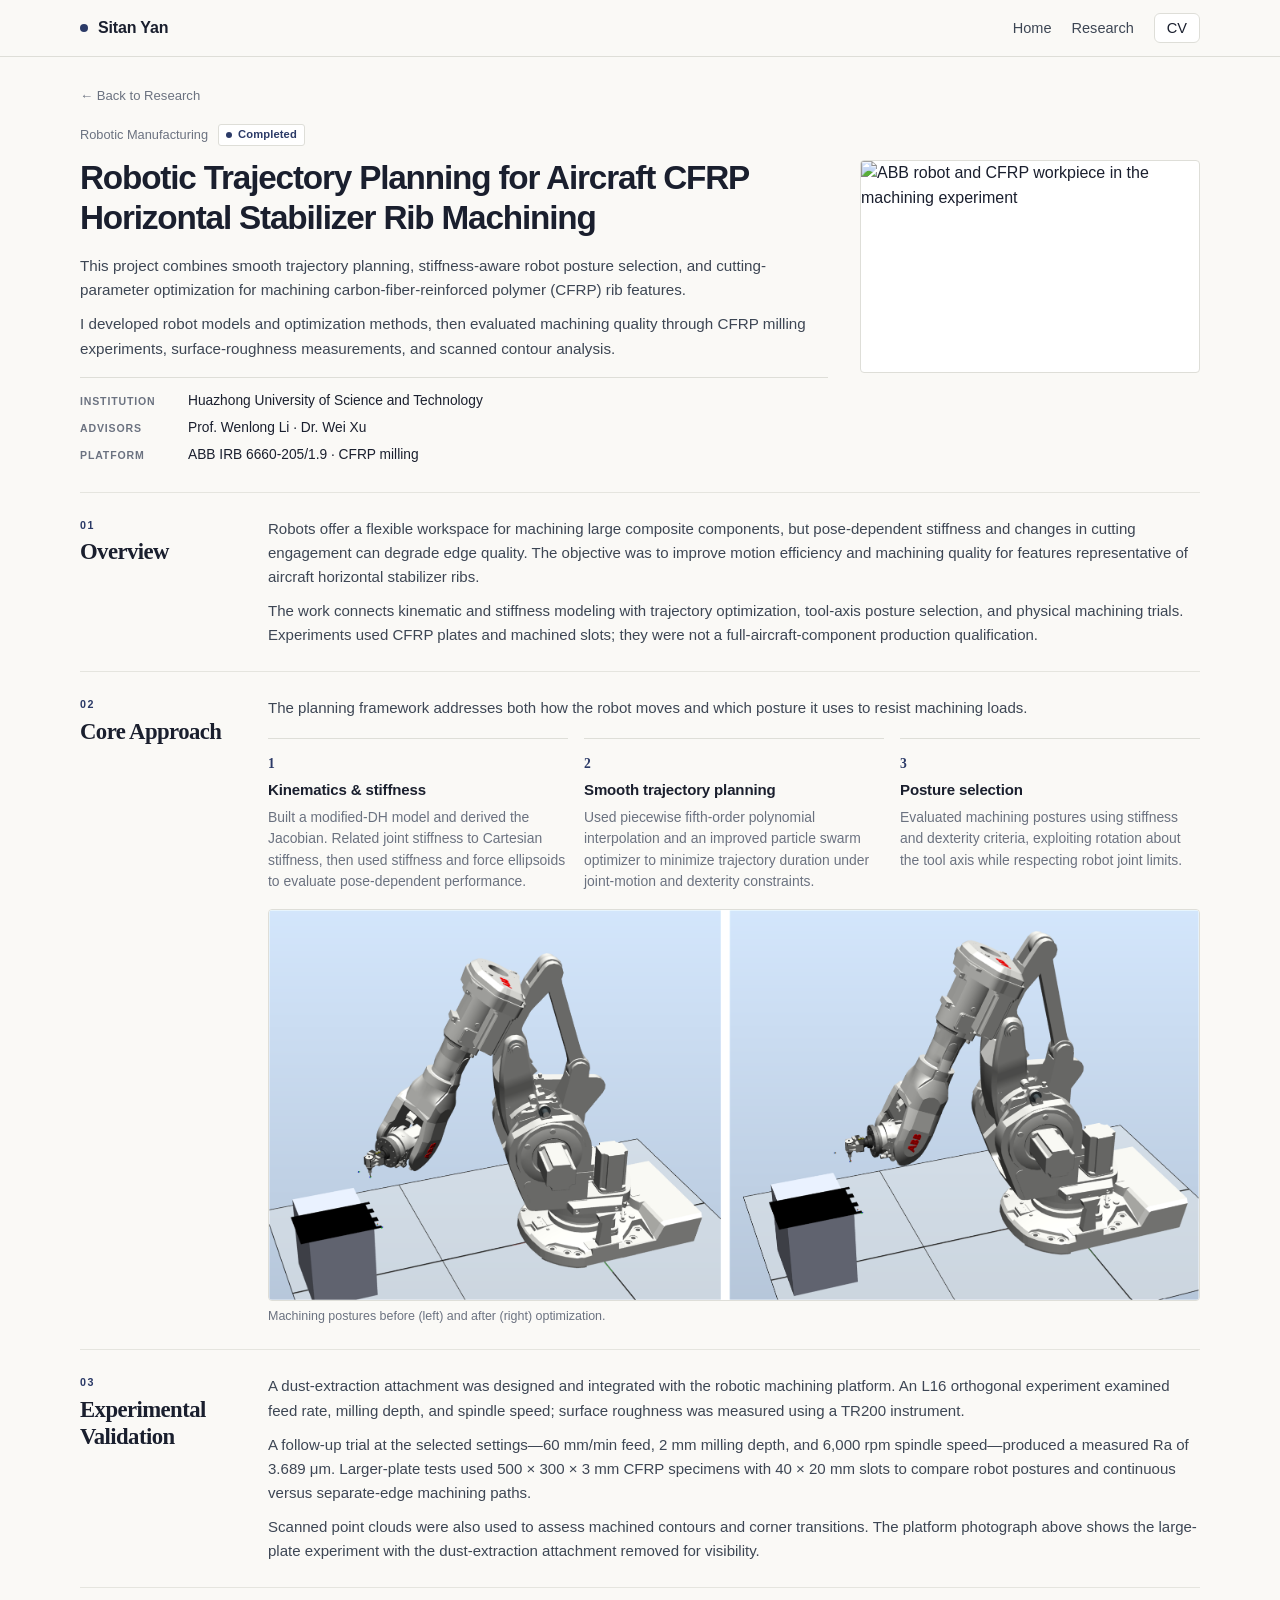
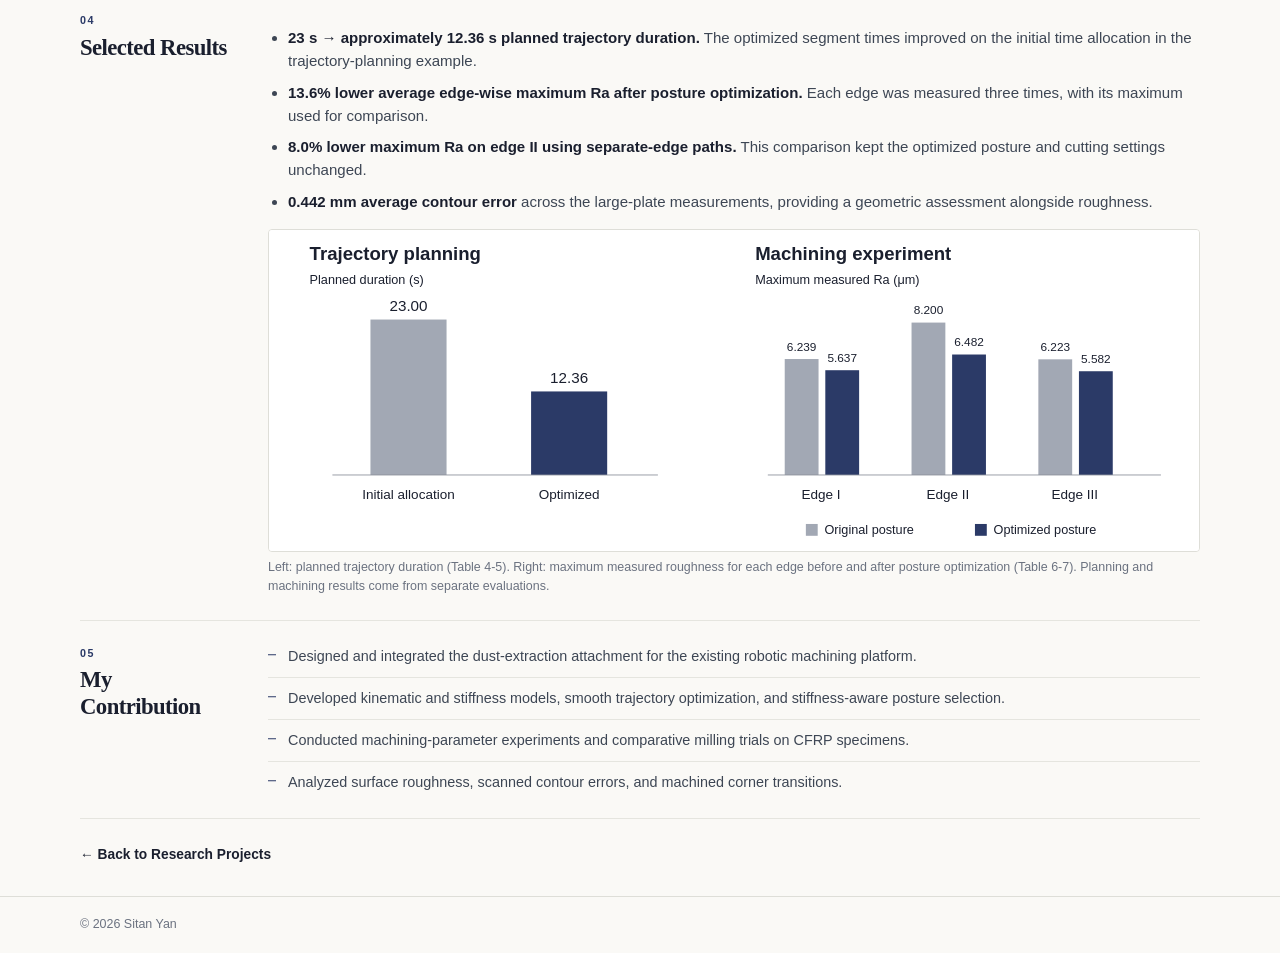
==== projects/cfrp-machining-planning/index.html @ ca5774b9 "update" ====
<!DOCTYPE html>
<html lang="en">
<head>
  <meta charset="UTF-8" />
  <meta name="viewport" content="width=device-width, initial-scale=1.0" />
  <meta name="description" content="Stiffness-aware posture optimization, smooth trajectory planning, and experimental validation for robotic CFRP rib machining." />
  <title>Robotic CFRP Machining | Sitan Yan</title>
  <link rel="stylesheet" href="../../css/main.css" />
  <link rel="stylesheet" href="../../css/project.css" />
  <style>
    .cfrp-figure { margin: 16px 0 0; }
    .cfrp-figure img { display: block; width: 100%; height: auto; border: 1px solid var(--line); border-radius: 4px; }
    .cfrp-figure figcaption { margin-top: 6px; color: var(--muted); font-size: .78rem; line-height: 1.5; }
    .cfrp-results { margin: 14px 0; padding-left: 20px; font-size: .94rem; color: var(--text-soft); }
    .cfrp-results li { margin: 8px 0; }
  </style>
</head>
<body>
  <header class="site-header"><div class="container nav-wrap">
    <a class="brand" href="../../">Sitan Yan</a>
    <nav class="nav-links" aria-label="Project navigation">
      <a href="../../">Home</a><a href="../../#research">Research</a>
      <a class="nav-cv" href="../../files/Sitan_Yan_CV.pdf" target="_blank" rel="noopener noreferrer">CV</a>
    </nav>
  </div></header>
  <main>
    <section class="project-hero container">
      <a class="back-link" href="../../#research">← Back to Research</a>
      <div class="project-hero-grid">
        <div class="project-hero-copy">
          <div class="project-meta"><span>Robotic Manufacturing</span><span class="project-status">Completed</span></div>
          <h1 class="project-page-title">Robotic Trajectory Planning for Aircraft CFRP Horizontal Stabilizer Rib Machining</h1>
          <p class="project-lead">This project combines smooth trajectory planning, stiffness-aware robot posture selection, and cutting-parameter optimization for machining carbon-fiber-reinforced polymer (CFRP) rib features.</p>
          <p class="project-intro">I developed robot models and optimization methods, then evaluated machining quality through CFRP milling experiments, surface-roughness measurements, and scanned contour analysis.</p>
          <div class="project-info">
            <div><span class="info-label">Institution</span><span>Huazhong University of Science and Technology</span></div>
            <div><span class="info-label">Advisors</span><span>Prof. Wenlong Li · Dr. Wei Xu</span></div>
            <div><span class="info-label">Platform</span><span>ABB IRB 6660-205/1.9 · CFRP milling</span></div>
          </div>
        </div>
        <!-- Thesis Fig. 6-6, printed p. 62 / PDF p. 70. See IMAGE_GUIDE.md. -->
        <figure class="project-hero-media"><img src="assets/images/machining-platform.png" alt="ABB robot and CFRP workpiece in the machining experiment" /></figure>
      </div>
    </section>
    <section class="project-section container">
      <div class="project-section-title"><span class="section-number">01</span><h2>Overview</h2></div>
      <div class="project-section-content">
        <p>Robots offer a flexible workspace for machining large composite components, but pose-dependent stiffness and changes in cutting engagement can degrade edge quality. The objective was to improve motion efficiency and machining quality for features representative of aircraft horizontal stabilizer ribs.</p>
        <p>The work connects kinematic and stiffness modeling with trajectory optimization, tool-axis posture selection, and physical machining trials. Experiments used CFRP plates and machined slots; they were not a full-aircraft-component production qualification.</p>
      </div>
    </section>
    <section class="project-section container">
      <div class="project-section-title"><span class="section-number">02</span><h2>Core Approach</h2></div>
      <div class="project-section-content">
        <p>The planning framework addresses both how the robot moves and which posture it uses to resist machining loads.</p>
        <div class="approach-grid">
          <div class="approach-item"><span class="approach-number">1</span><h3>Kinematics &amp; stiffness</h3><p>Built a modified-DH model and derived the Jacobian. Related joint stiffness to Cartesian stiffness, then used stiffness and force ellipsoids to evaluate pose-dependent performance.</p></div>
          <div class="approach-item"><span class="approach-number">2</span><h3>Smooth trajectory planning</h3><p>Used piecewise fifth-order polynomial interpolation and an improved particle swarm optimizer to minimize trajectory duration under joint-motion and dexterity constraints.</p></div>
          <div class="approach-item"><span class="approach-number">3</span><h3>Posture selection</h3><p>Evaluated machining postures using stiffness and dexterity criteria, exploiting rotation about the tool axis while respecting robot joint limits.</p></div>
        </div>
        <!-- Thesis Fig. 6-7(a,b), printed p. 63 / PDF p. 71. -->
        <figure class="cfrp-figure"><img src="assets/images/posture-comparison.png" alt="Robot machining posture before optimization on the left and after optimization on the right" loading="lazy" /><figcaption>Machining postures before (left) and after (right) optimization.</figcaption></figure>
      </div>
    </section>
    <section class="project-section container">
      <div class="project-section-title"><span class="section-number">03</span><h2>Experimental Validation</h2></div>
      <div class="project-section-content">
        <p>A dust-extraction attachment was designed and integrated with the robotic machining platform. An L16 orthogonal experiment examined feed rate, milling depth, and spindle speed; surface roughness was measured using a TR200 instrument.</p>
        <p>A follow-up trial at the selected settings—60 mm/min feed, 2 mm milling depth, and 6,000 rpm spindle speed—produced a measured Ra of 3.689 μm. Larger-plate tests used 500 × 300 × 3 mm CFRP specimens with 40 × 20 mm slots to compare robot postures and continuous versus separate-edge machining paths.</p>
        <p>Scanned point clouds were also used to assess machined contours and corner transitions. The platform photograph above shows the large-plate experiment with the dust-extraction attachment removed for visibility.</p>
      </div>
    </section>
    <section class="project-section container">
      <div class="project-section-title"><span class="section-number">04</span><h2>Selected Results</h2></div>
      <div class="project-section-content">
        <ul class="cfrp-results">
          <li><strong>23 s → approximately 12.36 s planned trajectory duration.</strong> The optimized segment times improved on the initial time allocation in the trajectory-planning example.</li>
          <li><strong>13.6% lower average edge-wise maximum Ra after posture optimization.</strong> Each edge was measured three times, with its maximum used for comparison.</li>
          <li><strong>8.0% lower maximum Ra on edge II using separate-edge paths.</strong> This comparison kept the optimized posture and cutting settings unchanged.</li>
          <li><strong>0.442 mm average contour error</strong> across the large-plate measurements, providing a geometric assessment alongside roughness.</li>
        </ul>
        <!-- Redrawn from thesis Tables 4-5 and 6-7; values and caveats in IMAGE_GUIDE.md. -->
        <figure class="cfrp-figure"><img src="assets/images/validation-results.svg" alt="Planned duration decreases from 23 to 12.36 seconds; measured maximum roughness decreases on all three edges after posture optimization" loading="lazy" /><figcaption>Left: planned trajectory duration (Table 4-5). Right: maximum measured roughness for each edge before and after posture optimization (Table 6-7). Planning and machining results come from separate evaluations.</figcaption></figure>
      </div>
    </section>
    <section class="project-section container">
      <div class="project-section-title"><span class="section-number">05</span><h2>My Contribution</h2></div>
      <div class="project-section-content"><ul class="contribution-list">
        <li>Designed and integrated the dust-extraction attachment for the existing robotic machining platform.</li>
        <li>Developed kinematic and stiffness models, smooth trajectory optimization, and stiffness-aware posture selection.</li>
        <li>Conducted machining-parameter experiments and comparative milling trials on CFRP specimens.</li>
        <li>Analyzed surface roughness, scanned contour errors, and machined corner transitions.</li>
      </ul></div>
    </section>
    <section class="project-footer-nav container"><a href="../../#research">← Back to Research Projects</a></section>
  </main>
  <footer class="footer"><div class="container"><p>© 2026 Sitan Yan</p></div></footer>
</body>
</html>
---- css/main.css ----
/* =========================================================
   Sitan Yan · Academic Homepage
   ---------------------------------------------------------
   Visual system shared with project.css
   ========================================================= */


/* =========================================================
   Theme tokens
   ========================================================= */

:root {

  /* Surfaces — warm, paper-like, slightly off-white */
  --bg: #f7f6f1;
  --surface: #ffffff;
  --surface-soft: #fbfaf6;

  /* Text */
  --text: #1a1f2e;
  --text-soft: #3d4654;
  --muted: #6b7280;
  --muted-soft: #9ca3af;

  /* Lines */
  --line: #e5e1d8;
  --line-soft: #ece9e0;

  /* Accent — academic deep blue, used sparingly */
  --accent: #2b3a67;
  --accent-soft: #e7eaf3;
  --link: #2b3a67;
  --link-hover: #1a2547;

  /* Layout */
  --radius-lg: 14px;
  --radius-md: 10px;
  --radius-sm: 6px;
  --max-width: 1080px;
}


/* =========================================================
   Reset / Base
   ========================================================= */

* {
  box-sizing: border-box;
}


html {
  scroll-behavior: smooth;
  scroll-padding-top: 80px;
}


body {
  margin: 0;

  color: var(--text);
  background: var(--bg);

  font-family:
    Inter,
    ui-sans-serif,
    -apple-system,
    BlinkMacSystemFont,
    "Segoe UI",
    Helvetica,
    Arial,
    sans-serif;

  font-size: 16px;
  line-height: 1.6;

  /* Subtle texture so off-white doesn't look like #fff */
  -webkit-font-smoothing: antialiased;
  -moz-osx-font-smoothing: grayscale;
}


a {
  color: var(--link);
  text-decoration: none;
  text-decoration-thickness: 1px;
  text-underline-offset: 3px;
  transition: color 0.18s ease;
}


a:hover {
  color: var(--link-hover);
  text-decoration: underline;
}


p {
  margin: 0 0 0.8rem;
  color: var(--text-soft);
}


strong {
  font-weight: 650;
  color: var(--text);
}


::selection {
  background: var(--accent-soft);
  color: var(--accent);
}


.container {
  width: min(
    calc(100% - 48px),
    var(--max-width)
  );
  margin: 0 auto;
}



/* =========================================================
   Navigation
   ========================================================= */

.site-header {
  position: sticky;
  top: 0;
  z-index: 30;

  background: rgba(247, 246, 241, 0.85);
  border-bottom: 1px solid var(--line);

  backdrop-filter: blur(14px);
  -webkit-backdrop-filter: blur(14px);
}


.nav-wrap {
  min-height: 64px;

  display: flex;
  align-items: center;
  justify-content: space-between;

  gap: 28px;
}


.brand {
  display: inline-flex;
  align-items: center;
  gap: 10px;

  color: var(--text);

  font-size: 1rem;
  font-weight: 700;
  letter-spacing: -0.01em;
}


.brand::before {
  content: "";
  width: 8px;
  height: 8px;
  border-radius: 50%;
  background: var(--accent);
  display: inline-block;
}


.brand:hover {
  color: var(--text);
  text-decoration: none;
}


.nav-links {
  display: flex;
  align-items: center;
  gap: 22px;
  flex-wrap: wrap;
}


.nav-links a {
  color: var(--text-soft);

  font-size: 0.91rem;
  font-weight: 500;

  position: relative;
  padding: 4px 0;
}


.nav-links a:hover {
  color: var(--accent);
  text-decoration: none;
}


.nav-links a:not(.nav-cv):hover::after {
  content: "";
  position: absolute;
  left: 0;
  right: 0;
  bottom: -2px;
  height: 1.5px;
  background: var(--accent);
  border-radius: 2px;
}


.nav-cv {
  padding: 6px 14px;

  border: 1px solid var(--line);
  border-radius: var(--radius-sm);

  background: var(--surface);
  color: var(--text) !important;

  font-size: 0.88rem;
  font-weight: 600;

  transition:
    border-color 0.18s ease,
    background 0.18s ease,
    color 0.18s ease;
}


.nav-cv:hover {
  border-color: var(--accent);
  background: var(--accent);
  color: #fff !important;
  text-decoration: none;
}



/* =========================================================
   Typography
   ========================================================= */

h1,
h2,
h3 {
  color: var(--text);

  line-height: 1.22;
  letter-spacing: -0.025em;
  font-weight: 700;
}


h1 {
  margin: 0;

  font-size: clamp(2.4rem, 5vw, 3.4rem);
  letter-spacing: -0.04em;
  font-weight: 700;
}


h2 {
  margin: 0;

  font-size: 1.55rem;
  font-weight: 680;
}


h3 {
  margin: 0 0 6px;

  font-size: 1.06rem;
  font-weight: 650;
}


.eyebrow {
  display: inline-flex;
  align-items: center;
  gap: 8px;

  margin: 0 0 10px;

  color: var(--accent);

  font-size: 0.74rem;
  font-weight: 700;
  letter-spacing: 0.12em;
  text-transform: uppercase;
}


.eyebrow::before {
  content: "";
  width: 18px;
  height: 1.5px;
  background: var(--accent);
  display: inline-block;
}


.muted {
  color: var(--muted);
}


.small {
  font-size: 0.91rem;
}



/* =========================================================
   Hero / About
   ========================================================= */

.hero {
  display: grid;
  grid-template-columns: 140px 1fr;
  gap: 44px;
  align-items: center;

  padding-top: 72px;
  padding-bottom: 72px;

  position: relative;
}


.hero::after {
  content: "";
  position: absolute;
  left: 0;
  right: 0;
  bottom: 0;
  height: 1px;
  background: var(--line-soft);
}


.avatar {
  width: 132px;
  height: 132px;

  overflow: hidden;

  display: grid;
  place-items: center;

  border-radius: 50%;

  background:
    linear-gradient(
      135deg,
      #2b3a67 0%,
      #4a5b8f 100%
    );

  box-shadow:
    0 1px 2px rgba(26, 31, 46, 0.08),
    0 8px 24px -8px rgba(43, 58, 103, 0.25);

  color: #ffffff;
  position: relative;
}


.avatar::after {
  content: "";
  position: absolute;
  inset: -3px;
  border-radius: 50%;
  border: 1px solid var(--line);
  pointer-events: none;
}


.avatar span {
  font-size: 2.1rem;
  font-weight: 700;
  letter-spacing: -0.02em;
}


.avatar img {
  width: 100%;
  height: 100%;
  display: block;
  object-fit: cover;
}


.hero-copy {
  min-width: 0;
}


.position {
  margin: 0 0 18px;

  color: var(--muted);

  font-size: 1rem;
  font-weight: 500;

  display: inline-flex;
  align-items: center;
  gap: 10px;
}


.position::before {
  content: "";
  width: 24px;
  height: 1.5px;
  background: var(--muted-soft);
}


.lead {
  max-width: 860px;

  margin-bottom: 14px;

  font-size: 1.06rem;
  line-height: 1.65;
  color: var(--text-soft);
}


.bio {
  max-width: 860px;

  margin-bottom: 0;

  color: var(--muted);

  font-size: 0.98rem;
  line-height: 1.65;
}



/* =========================================================
   Hero links
   ========================================================= */

.hero-links {
  display: flex;
  align-items: center;
  gap: 12px;
  flex-wrap: wrap;

  margin-top: 24px;
}


.social-link {
  display: inline-flex;
  align-items: center;
  gap: 8px;

  padding: 8px 14px;

  border: 1px solid var(--line);
  border-radius: var(--radius-sm);

  background: var(--surface);

  color: var(--text-soft);

  font-size: 0.92rem;
  font-weight: 600;

  transition:
    transform 0.18s ease,
    border-color 0.18s ease,
    color 0.18s ease,
    background 0.18s ease;
}


.social-link i {
  font-size: 1.1rem;
  line-height: 1;
  color: var(--accent);
}


.social-link:hover {
  text-decoration: none;
  border-color: var(--accent);
  color: var(--accent);
  transform: translateY(-1px);
}



/* =========================================================
   General Sections
   ========================================================= */

.section {
  padding-top: 64px;
  padding-bottom: 64px;

  border-top: 1px solid var(--line-soft);
}


.section-heading {
  margin-bottom: 28px;

  display: flex;
  align-items: baseline;
  justify-content: space-between;
  gap: 24px;
  flex-wrap: wrap;
}


.section-heading h2 {
  font-size: 1.6rem;
}



/* =========================================================
   Research Interests
   ========================================================= */

.interest-list {
  display: flex;
  gap: 10px;
  flex-wrap: wrap;
}


.interest-list span {
  display: inline-flex;
  align-items: center;
  gap: 8px;

  padding: 8px 14px;

  border: 1px solid var(--line);
  border-radius: 999px;

  background: var(--surface);

  color: var(--text-soft);

  font-size: 0.9rem;
  font-weight: 500;

  transition:
    border-color 0.18s ease,
    color 0.18s ease,
    transform 0.18s ease;
}


.interest-list span::before {
  content: "";
  width: 6px;
  height: 6px;
  border-radius: 50%;
  background: var(--accent);
}


.interest-list span:hover {
  border-color: var(--accent);
  color: var(--accent);
  transform: translateY(-1px);
}



/* =========================================================
   Education
   ========================================================= */

.timeline {
  display: grid;
  gap: 0;

  background: var(--surface);
  border: 1px solid var(--line);
  border-radius: var(--radius-lg);
  overflow: hidden;
}


.timeline-item {
  display: grid;
  grid-template-columns: 180px 1fr;
  gap: 28px;

  padding: 22px 28px;

  border-bottom: 1px solid var(--line-soft);

  transition: background 0.18s ease;
}


.timeline-item:last-child {
  border-bottom: none;
}


.timeline-item:hover {
  background: var(--surface-soft);
}


.timeline-date {
  color: var(--muted);
  font-size: 0.9rem;
  font-weight: 600;
  letter-spacing: 0.01em;
  white-space: nowrap;

  display: flex;
  align-items: center;
  gap: 10px;
}


.timeline-date::before {
  content: "";
  width: 6px;
  height: 6px;
  border-radius: 50%;
  background: var(--accent);
  flex-shrink: 0;
}


.timeline-content h3 {
  margin-bottom: 4px;
}


.timeline-content p {
  margin-bottom: 3px;
}


.institution-short {
  font-weight: 500;
  color: var(--muted);
}



/* =========================================================
   Research Projects
   ========================================================= */

.project-list {
  display: grid;
  gap: 18px;
}


.project-item {
  display: grid;
  grid-template-columns: 120px minmax(0, 1fr) 280px;

  gap: 32px;

  align-items: stretch;

  padding: 24px 28px;

  border: 1px solid var(--line);
  border-radius: var(--radius-lg);

  background: var(--surface);

  transition:
    border-color 0.2s ease,
    transform 0.2s ease,
    box-shadow 0.2s ease;
}


.project-item:hover {
  border-color: var(--accent);
  transform: translateY(-2px);
  box-shadow:
    0 1px 2px rgba(26, 31, 46, 0.04),
    0 10px 30px -12px rgba(43, 58, 103, 0.18);
}


/* ---------- Project Preview ---------- */

.project-media {
  width: 100%;
  margin: 0;
  overflow: hidden;

  border: 1px solid var(--line);
  border-radius: var(--radius-md);

  background: var(--surface-soft);

  aspect-ratio: 16 / 10;

  align-self: center;

  transition: transform 0.3s ease;
}


.project-item:hover .project-media {
  transform: scale(1.02);
}


.project-media img {
  width: 100%;
  height: 100%;
  display: block;
  object-fit: contain;
}


.project-side {
  display: flex;
  flex-direction: column;
  gap: 6px;
  justify-content: center;
}


.project-number {
  display: inline-block;

  padding: 4px 10px;

  border: 1px solid var(--line);
  border-radius: var(--radius-sm);

  color: var(--accent);

  font-size: 0.78rem;
  font-weight: 700;
  letter-spacing: 0.06em;

  width: fit-content;

  background: var(--accent-soft);
}


.project-date {
  color: var(--muted);
  font-size: 0.82rem;
  line-height: 1.45;
}


.project-title-row {
  display: flex;
  justify-content: space-between;
  align-items: flex-start;
  gap: 18px;
  margin-bottom: 8px;
}


.project-title-row h3 {
  margin: 0;
  max-width: 760px;
  font-size: 1.16rem;
  letter-spacing: -0.015em;
}


.status {
  flex-shrink: 0;

  display: inline-block;

  padding: 4px 10px;

  border: 1px solid var(--line);
  border-radius: 999px;

  background: var(--surface-soft);

  color: var(--text-soft);

  font-size: 0.74rem;
  font-weight: 600;
  letter-spacing: 0.02em;

  white-space: nowrap;
}


.status::before {
  content: "";
  display: inline-block;
  width: 6px;
  height: 6px;
  border-radius: 50%;
  background: var(--muted-soft);
  margin-right: 6px;
  vertical-align: 1px;
}


/* Status-specific accents (kept subtle, no extra markup needed) */
.project-item:nth-child(1) .status::before { background: #4a8a6f; }
.project-item:nth-child(2) .status::before { background: #c08a3a; }
.project-item:nth-child(3) .status::before { background: var(--accent); }
.project-item:nth-child(4) .status::before { background: #4a8a6f; }


.project-summary {
  max-width: 830px;
  margin: 0 0 10px;

  color: var(--text-soft);
  font-size: 0.96rem;
  line-height: 1.6;
}


.compact-list {
  margin: 8px 0 0;
  padding-left: 19px;
  color: var(--muted);
  font-size: 0.93rem;
  line-height: 1.55;
}


.compact-list li {
  margin: 3px 0;
}


.project-link {
  display: inline-flex;
  align-items: center;
  gap: 6px;

  margin-top: 14px;

  font-size: 0.92rem;
  font-weight: 600;

  transition: gap 0.18s ease;
}


.project-link:hover {
  text-decoration: none;
  gap: 10px;
}



/* =========================================================
   Publications
   ========================================================= */

.publication-list {
  display: grid;
  gap: 14px;
}


.publication-item {
  display: grid;
  grid-template-columns: 78px 1fr;
  gap: 24px;

  padding: 22px 26px;

  background: var(--surface);
  border: 1px solid var(--line);
  border-radius: var(--radius-lg);

  transition:
    border-color 0.18s ease,
    transform 0.18s ease;
}


.publication-item:hover {
  border-color: var(--accent);
  transform: translateY(-1px);
}


.pub-year {
  color: var(--accent);

  font-size: 1.2rem;
  font-weight: 700;
  letter-spacing: -0.01em;

  display: flex;
  align-items: center;
  gap: 8px;
}


.pub-year::after {
  content: "";
  flex: 1;
  height: 1px;
  background: var(--line);
}


.publication-item h3 {
  margin-bottom: 6px;
  font-size: 1.04rem;
  letter-spacing: -0.01em;
}


.authors {
  margin-bottom: 4px;
  color: var(--text-soft);
  font-size: 0.94rem;
}


.pub-status {
  margin-bottom: 0;
  color: var(--muted);
  font-size: 0.9rem;
  line-height: 1.55;
}



/* =========================================================
   Awards
   ========================================================= */

.award-list {
  display: grid;
  gap: 0;

  background: var(--surface);
  border: 1px solid var(--line);
  border-radius: var(--radius-lg);
  overflow: hidden;
}


.award-item {
  display: grid;
  grid-template-columns: 80px 1fr;
  gap: 22px;

  padding: 16px 28px;

  border-bottom: 1px solid var(--line-soft);

  font-size: 0.95rem;

  align-items: center;

  transition: background 0.18s ease;
}


.award-item:last-child {
  border-bottom: none;
}


.award-item:hover {
  background: var(--surface-soft);
}


.award-year {
  color: var(--accent);
  font-weight: 700;
  letter-spacing: 0.01em;
}



/* =========================================================
   Footer
   ========================================================= */

.footer {
  border-top: 1px solid var(--line);

  padding: 28px 0 32px;

  background: var(--surface);
}


.footer-inner {
  display: flex;
  justify-content: space-between;
  align-items: center;
  gap: 20px;
}


.footer p {
  margin: 0;
  color: var(--muted);
  font-size: 0.86rem;
}



/* =========================================================
   Responsive
   ========================================================= */

@media (max-width: 880px) {

  .project-item {
    grid-template-columns: 1fr;
    gap: 18px;
    padding: 22px;
  }


  .project-side {
    flex-direction: row;
    align-items: center;
    gap: 12px;
  }


  .project-title-row {
    flex-direction: column;
    gap: 8px;
  }


  .status {
    align-self: flex-start;
  }
}


@media (max-width: 620px) {

  .container {
    width: min(
      calc(100% - 28px),
      var(--max-width)
    );
  }


  .site-header {
    position: static;
  }


  .nav-wrap {
    min-height: auto;
    flex-direction: column;
    align-items: flex-start;
    gap: 12px;
    padding-top: 14px;
    padding-bottom: 14px;
  }


  .nav-links {
    gap: 14px;
    font-size: 0.9rem;
  }


  .hero {
    grid-template-columns: 1fr;
    gap: 22px;
    padding-top: 44px;
    padding-bottom: 48px;
  }


  .avatar {
    width: 112px;
    height: 112px;
  }


  .position::before {
    display: none;
  }


  h1 {
    font-size: 2.4rem;
  }


  .lead {
    font-size: 1rem;
  }


  .section {
    padding-top: 48px;
    padding-bottom: 48px;
  }


  .timeline,
  .publication-list,
  .award-list,
  .project-list {
    border-radius: var(--radius-md);
  }


  .timeline-item,
  .publication-item,
  .award-item {
    grid-template-columns: 1fr;
    gap: 6px;
    padding: 18px 20px;
  }


  .pub-year::after {
    display: none;
  }


  .hero-links {
    gap: 10px;
  }


  .footer-inner {
    flex-direction: column;
    align-items: flex-start;
    gap: 6px;
  }
}
---- css/project.css ----
/* =========================================================
   Sitan Yan · Project Page
   ---------------------------------------------------------
   Inherits the visual system from main.css and extends it
   with project-specific structure (numbered sections,
   figures, contribution list).
   ========================================================= */


/* =========================================================
   Page-level wrapper
   ========================================================= */

main {
  /* Slight tonal contrast vs. bg so sections feel grouped */
  background: var(--bg);
}


/* =========================================================
   Hero
   ========================================================= */

.project-hero {
  padding-top: 56px;
  padding-bottom: 56px;

  position: relative;
}


.project-hero::after {
  content: "";
  position: absolute;
  left: 0;
  right: 0;
  bottom: 0;
  height: 1px;
  background: var(--line-soft);
}


.back-link {
  display: inline-flex;
  align-items: center;
  gap: 6px;

  margin-bottom: 28px;

  color: var(--muted);

  font-size: 0.88rem;
  font-weight: 500;

  transition:
    color 0.18s ease,
    gap 0.18s ease;
}


.back-link:hover {
  color: var(--accent);
  text-decoration: none;
  gap: 10px;
}


.project-hero-grid {
  display: grid;
  grid-template-columns:
    minmax(0, 1.4fr)
    minmax(280px, 0.85fr);

  gap: 56px;

  align-items: center;
}


.project-meta {
  display: flex;
  align-items: center;
  gap: 12px;
  flex-wrap: wrap;

  margin-bottom: 16px;

  color: var(--muted);

  font-size: 0.88rem;
  font-weight: 500;
}


.project-status {
  display: inline-flex;
  align-items: center;
  gap: 6px;

  padding: 4px 12px;

  border: 1px solid var(--line);
  border-radius: 999px;

  background: var(--surface);

  color: var(--accent);

  font-size: 0.78rem;
  font-weight: 600;
  letter-spacing: 0.01em;
}


.project-status::before {
  content: "";
  width: 6px;
  height: 6px;
  border-radius: 50%;
  background: var(--accent);
}


.project-page-title {
  max-width: 820px;

  margin: 0 0 22px;

  font-size: clamp(2.1rem, 4.5vw, 3.1rem);
  line-height: 1.16;
  letter-spacing: -0.035em;
  font-weight: 700;
}


.project-lead {
  max-width: 820px;
  margin-bottom: 14px;
  font-size: 1.08rem;
  line-height: 1.65;
  color: var(--text-soft);
}


.project-intro {
  max-width: 820px;
  margin-bottom: 26px;
  color: var(--muted);
  font-size: 0.98rem;
  line-height: 1.65;
}


.project-info {
  display: grid;
  gap: 10px;

  margin-top: 22px;
  padding-top: 22px;

  border-top: 1px solid var(--line);

  font-size: 0.92rem;

  background: var(--surface);
  border: 1px solid var(--line);
  border-radius: var(--radius-md);
  padding: 20px 22px;
}


.project-info > div {
  display: grid;
  grid-template-columns: 110px 1fr;
  gap: 18px;
  align-items: baseline;
}


.info-label {
  color: var(--muted);
  font-size: 0.76rem;
  font-weight: 700;
  letter-spacing: 0.08em;
  text-transform: uppercase;
}



/* =========================================================
   Hero media (image + video stack)
   ========================================================= */

.project-hero-media-group {
  width: 100%;
  display: flex;
  flex-direction: column;
  gap: 16px;
}


.project-hero-media {
  width: 100%;
  margin: 0;
  overflow: hidden;

  border: 1px solid var(--line);
  border-radius: var(--radius-lg);

  background: var(--surface);

  aspect-ratio: 16 / 10;

  box-shadow:
    0 1px 2px rgba(26, 31, 46, 0.04),
    0 12px 32px -14px rgba(43, 58, 103, 0.18);

  transition: transform 0.25s ease;
}


.project-hero-media img {
  width: 100%;
  height: 100%;
  display: block;
  object-fit: contain;
}


.project-hero-media:hover {
  transform: translateY(-2px);
}


.project-hero-video {
  width: 100%;
  margin: 0;
  overflow: hidden;

  border: 1px solid var(--line);
  border-radius: var(--radius-lg);

  background: #0f1220;

  aspect-ratio: 16 / 9;
}


.project-hero-video video {
  width: 100%;
  height: 100%;
  display: block;
  object-fit: contain;
  background: #0f1220;
}



/* =========================================================
   Sections
   ========================================================= */

.project-section {
  display: grid;
  grid-template-columns: 160px minmax(0, 1fr);
  gap: 56px;

  padding-top: 56px;
  padding-bottom: 56px;

  border-top: 1px solid var(--line-soft);
}


.project-section:first-of-type {
  border-top: 1px solid var(--line-soft);
}


.project-section-title {
  display: flex;
  flex-direction: column;
  gap: 8px;

  position: sticky;
  top: 88px;
  align-self: start;
}


.project-section-title h2 {
  font-size: 1.45rem;
  letter-spacing: -0.025em;
}


.section-number {
  display: inline-flex;
  align-items: center;
  gap: 10px;

  color: var(--accent);

  font-size: 0.76rem;
  font-weight: 700;
  letter-spacing: 0.14em;

  font-feature-settings: "tnum";
}


.section-number::before {
  content: "";
  width: 22px;
  height: 1.5px;
  background: var(--accent);
}


.project-section-content {
  max-width: 820px;
}


.project-section-content > p {
  max-width: 790px;
  margin-bottom: 16px;
  color: var(--text-soft);
  font-size: 0.99rem;
  line-height: 1.7;
}



/* =========================================================
   Text + Image Grid
   ========================================================= */

.text-media-grid {
  display: grid;
  grid-template-columns:
    minmax(0, 1fr)
    minmax(260px, 0.85fr);
  gap: 36px;
  align-items: center;
}



/* =========================================================
   Figures
   ========================================================= */

.project-figure,
.wide-figure {
  margin: 24px 0 0;
}


.text-media-grid .project-figure {
  margin: 0;
}


.project-figure img,
.wide-figure img {
  width: 100%;
  display: block;
  border: 1px solid var(--line);
  border-radius: var(--radius-md);
  background: var(--surface);
  object-fit: contain;

  box-shadow:
    0 1px 2px rgba(26, 31, 46, 0.04),
    0 8px 24px -12px rgba(26, 31, 46, 0.1);
}


.project-figure figcaption,
.wide-figure figcaption {
  margin-top: 10px;
  color: var(--muted);
  font-size: 0.84rem;
  line-height: 1.55;
}


.wide-figure img {
  max-height: 460px;
}



/* =========================================================
   Approach
   ========================================================= */

.approach-grid {
  display: grid;
  grid-template-columns: repeat(3, 1fr);
  gap: 16px;

  margin-top: 28px;
}


.approach-item {
  padding: 22px 22px 24px;

  border: 1px solid var(--line);
  border-radius: var(--radius-md);

  background: var(--surface);

  transition:
    border-color 0.18s ease,
    transform 0.18s ease;
}


.approach-item:hover {
  border-color: var(--accent);
  transform: translateY(-2px);
}


.approach-number {
  display: inline-flex;
  align-items: center;
  justify-content: center;

  width: 30px;
  height: 30px;
  margin-bottom: 14px;

  border-radius: 50%;

  background: var(--accent-soft);
  color: var(--accent);

  font-size: 0.85rem;
  font-weight: 700;
}


.approach-item h3 {
  margin-bottom: 8px;
  font-size: 1.02rem;
  letter-spacing: -0.01em;
}


.approach-item p {
  margin: 0;
  color: var(--muted);
  font-size: 0.92rem;
  line-height: 1.6;
}



/* =========================================================
   Contribution
   ========================================================= */

.contribution-list {
  margin: 0;
  padding: 0;
  list-style: none;

  display: grid;
  gap: 10px;
}


.contribution-list li {
  position: relative;

  padding: 14px 18px 14px 44px;

  border: 1px solid var(--line);
  border-radius: var(--radius-md);

  background: var(--surface);

  font-size: 0.95rem;
  color: var(--text-soft);
  line-height: 1.6;

  transition: border-color 0.18s ease;
}


.contribution-list li::before {
  content: "";

  position: absolute;
  top: 50%;
  left: 18px;

  width: 14px;
  height: 1.5px;

  background: var(--accent);

  transform: translateY(-50%);
}


.contribution-list li:hover {
  border-color: var(--accent);
}



/* =========================================================
   Research Status (callout)
   ========================================================= */

.research-status-box {
  padding: 22px 26px;

  border: 1px solid var(--line);
  border-left: 3px solid var(--accent);
  border-radius: var(--radius-md);

  background: var(--surface);

  position: relative;
}


.research-status-box p {
  margin-bottom: 10px;
  color: var(--text-soft);
  font-size: 0.94rem;
  line-height: 1.65;
}


.research-status-box p:last-child {
  margin-bottom: 0;
}



/* =========================================================
   Bottom Navigation
   ========================================================= */

.project-footer-nav {
  padding-top: 36px;
  padding-bottom: 56px;

  border-top: 1px solid var(--line-soft);

  text-align: center;
}


.project-footer-nav a {
  display: inline-flex;
  align-items: center;
  gap: 8px;

  padding: 10px 22px;

  border: 1px solid var(--line);
  border-radius: var(--radius-sm);

  background: var(--surface);

  color: var(--text);
  font-weight: 600;
  font-size: 0.92rem;

  transition:
    border-color 0.18s ease,
    background 0.18s ease,
    color 0.18s ease,
    gap 0.18s ease;
}


.project-footer-nav a:hover {
  border-color: var(--accent);
  background: var(--accent);
  color: #ffffff;
  text-decoration: none;
  gap: 12px;
}



/* =========================================================
   Responsive
   ========================================================= */

@media (max-width: 980px) {

  .project-hero-grid {
    grid-template-columns: 1fr;
    gap: 36px;
  }


  .project-hero-media {
    max-width: 620px;
  }


  .project-section {
    grid-template-columns:
      130px
      minmax(0, 1fr);
    gap: 36px;
  }


  .text-media-grid {
    grid-template-columns: 1fr;
    gap: 24px;
  }
}


@media (max-width: 680px) {

  .project-hero {
    padding-top: 38px;
    padding-bottom: 42px;
  }


  .project-page-title {
    font-size: 2.1rem;
  }


  .project-section {
    grid-template-columns: 1fr;
    gap: 20px;
    padding-top: 44px;
    padding-bottom: 44px;
  }


  .project-section-title {
    flex-direction: row;
    align-items: center;
    gap: 14px;
    position: static;
  }


  .project-info > div {
    grid-template-columns: 1fr;
    gap: 4px;
  }


  .approach-grid {
    grid-template-columns: 1fr;
    gap: 12px;
  }


  .contribution-list li {
    padding: 14px 18px;
  }


  .contribution-list li::before {
    display: none;
  }
}

/* Compact academic layout, aligned with the homepage. */
:root {
  --max-width: 1120px;
  --bg: #faf9f6;
  --line: #deded8;
  --line-soft: #e5e5df;
  --radius-lg: 4px;
  --radius-md: 4px;
}
body { line-height: 1.55; }
.site-header { background: rgba(250, 249, 246, 0.96); }
.nav-wrap { min-height: 56px; gap: 20px; }
.nav-links { gap: 20px; }
.nav-links .nav-cv { padding: 3px 12px; }
a:focus-visible { outline: 2px solid var(--accent); outline-offset: 4px; }
.project-hero { padding: 26px 0; }
.project-hero::after { display: none; }
.back-link { margin-bottom: 18px; font-size: 0.82rem; }
.project-hero-grid { grid-template-columns: minmax(0, 1fr) 340px; gap: 32px; align-items: start; }
.project-hero-copy, .project-section-content, .text-media-grid > * { min-width: 0; }
.project-meta { gap: 10px; margin-bottom: 12px; font-size: 0.8rem; }
.project-status { padding: 1px 7px; border-radius: 3px; font-size: 0.7rem; }
.project-page-title { font-size: clamp(1.65rem, 2.6vw, 2.2rem); line-height: 1.2; margin-bottom: 16px; }
.project-lead, .project-intro { font-size: 0.95rem; line-height: 1.6; margin-bottom: 10px; }
.project-intro { color: var(--text-soft); }
.project-info { margin-top: 16px; padding: 12px 0 0; border: 0; border-top: 1px solid var(--line); border-radius: 0; background: transparent; gap: 6px; font-size: 0.86rem; }
.project-info > div { grid-template-columns: 96px minmax(0, 1fr); gap: 12px; }
.info-label { font-size: 0.66rem; }
.project-hero-grid > .project-hero-media { margin-top: 36px; }
.project-hero-media, .project-figure img, .wide-figure img { box-shadow: none; }
.project-hero-media:hover, .approach-item:hover { transform: none; }
.project-section { grid-template-columns: 156px minmax(0, 1fr); gap: 32px; padding: 24px 0; }
.project-section-title { gap: 6px; top: 80px; }
.project-section-title h2 { font-family: Georgia, 'Times New Roman', serif; font-size: 1.42rem; font-weight: 600; line-height: 1.17; }
.section-number { font-size: 0.67rem; }
.section-number::before { display: none; }
.project-section-content { max-width: none; }
.project-section-content > p, .text-media-grid p { max-width: none; margin-bottom: 10px; font-size: 0.94rem; line-height: 1.6; }
.project-section-content > p:last-child, .text-media-grid p:last-child { margin-bottom: 0; }
.text-media-grid { grid-template-columns: minmax(0, 1fr) minmax(240px, 0.85fr); gap: 24px; align-items: start; }
.project-figure, .wide-figure { margin: 14px 0 0; }
/* Reserve visible figure space even before the supplied image files exist. */
.project-figure img { aspect-ratio: 16 / 10; }
.wide-figure img { aspect-ratio: 3 / 1; }
.project-figure img, .wide-figure img { height: auto; object-fit: contain; font-size: 0.82rem; color: var(--muted); }
.project-figure figcaption, .wide-figure figcaption { margin-top: 6px; font-size: 0.78rem; line-height: 1.5; }
.approach-grid { gap: 16px; margin-top: 18px; }
.approach-item { padding: 12px 0 0; border: 0; border-top: 1px solid var(--line); border-radius: 0; background: transparent; }
.approach-number { width: auto; height: auto; margin-bottom: 6px; border-radius: 0; background: transparent; font-family: Georgia, serif; font-weight: 700; }
.approach-item h3 { font-size: 0.94rem; line-height: 1.35; margin-bottom: 6px; }
.approach-item p { font-size: 0.87rem; line-height: 1.55; }
.project-hero-media-group { display: grid; grid-template-columns: minmax(0, 1fr); gap: 16px; align-items: start; }
.project-hero-media-group .project-hero-media, .project-hero-media-group .project-hero-video { aspect-ratio: 16 / 10; }
/* Results span the content column and retain the supplied image's proportions. */
.project-section-content .project-hero-media-group .project-hero-media { max-width: none; aspect-ratio: auto; }
.project-section-content .project-hero-media-group .project-hero-media img { height: auto; }
.contribution-list { gap: 0; }
.contribution-list li { padding: 9px 0 9px 20px; border: 0; border-bottom: 1px solid var(--line-soft); border-radius: 0; background: transparent; font-size: 0.9rem; }
.contribution-list li:first-child { padding-top: 0; }
.contribution-list li:last-child { padding-bottom: 0; border-bottom: 0; }
.contribution-list li::before { left: 0; top: 19px; width: 8px; }
.contribution-list li:first-child::before { top: 10px; }
.research-status-box { padding: 12px 16px; border: 0; border-left: 2px solid var(--accent); border-radius: 0; background: var(--surface-soft); }
.research-status-box p { font-size: 0.9rem; line-height: 1.6; margin-bottom: 8px; }
.project-footer-nav { padding: 20px 0 26px; text-align: left; }
.project-footer-nav a { padding: 5px 0; border: 0; background: transparent; font-size: 0.86rem; }
.project-footer-nav a:hover { background: transparent; color: var(--accent); text-decoration: underline; }
.footer { padding: 18px 0; background: transparent; }
.footer p { font-size: 0.78rem; }
@media (max-width: 980px) {
  .project-hero-grid { grid-template-columns: minmax(0, 1fr) 260px; gap: 24px; }
  .project-section { grid-template-columns: 136px minmax(0, 1fr); gap: 24px; }
  .text-media-grid { grid-template-columns: 1fr; gap: 16px; }
  .text-media-grid .project-figure { max-width: 420px; }
}
@media (max-width: 700px) {
  .site-header { position: static; }
  .nav-wrap { flex-direction: row; align-items: center; min-height: 56px; padding: 10px 0; gap: 12px; }
  .nav-links { gap: 12px; }
  .nav-links a { font-size: 0.82rem; }
  .project-hero { padding: 22px 0; }
  .back-link { margin-bottom: 14px; }
  .project-hero-grid { grid-template-columns: 1fr; gap: 18px; }
  .project-hero-grid > .project-hero-media { margin-top: 0; max-width: 440px; }
  .project-page-title { font-size: 1.75rem; }
  .project-info > div { grid-template-columns: 82px minmax(0, 1fr); gap: 10px; }
  .project-section { grid-template-columns: 1fr; gap: 16px; padding: 22px 0; }
  .project-section-title { position: static; flex-direction: column; align-items: flex-start; gap: 4px; }
  .approach-grid { grid-template-columns: 1fr; gap: 12px; }
  .project-hero-media-group { grid-template-columns: 1fr; }
  .wide-figure img { aspect-ratio: 2 / 1; }
}
@media (prefers-reduced-motion: reduce) {
  html { scroll-behavior: auto; }
  *, *::before, *::after { transition: none !important; }
}
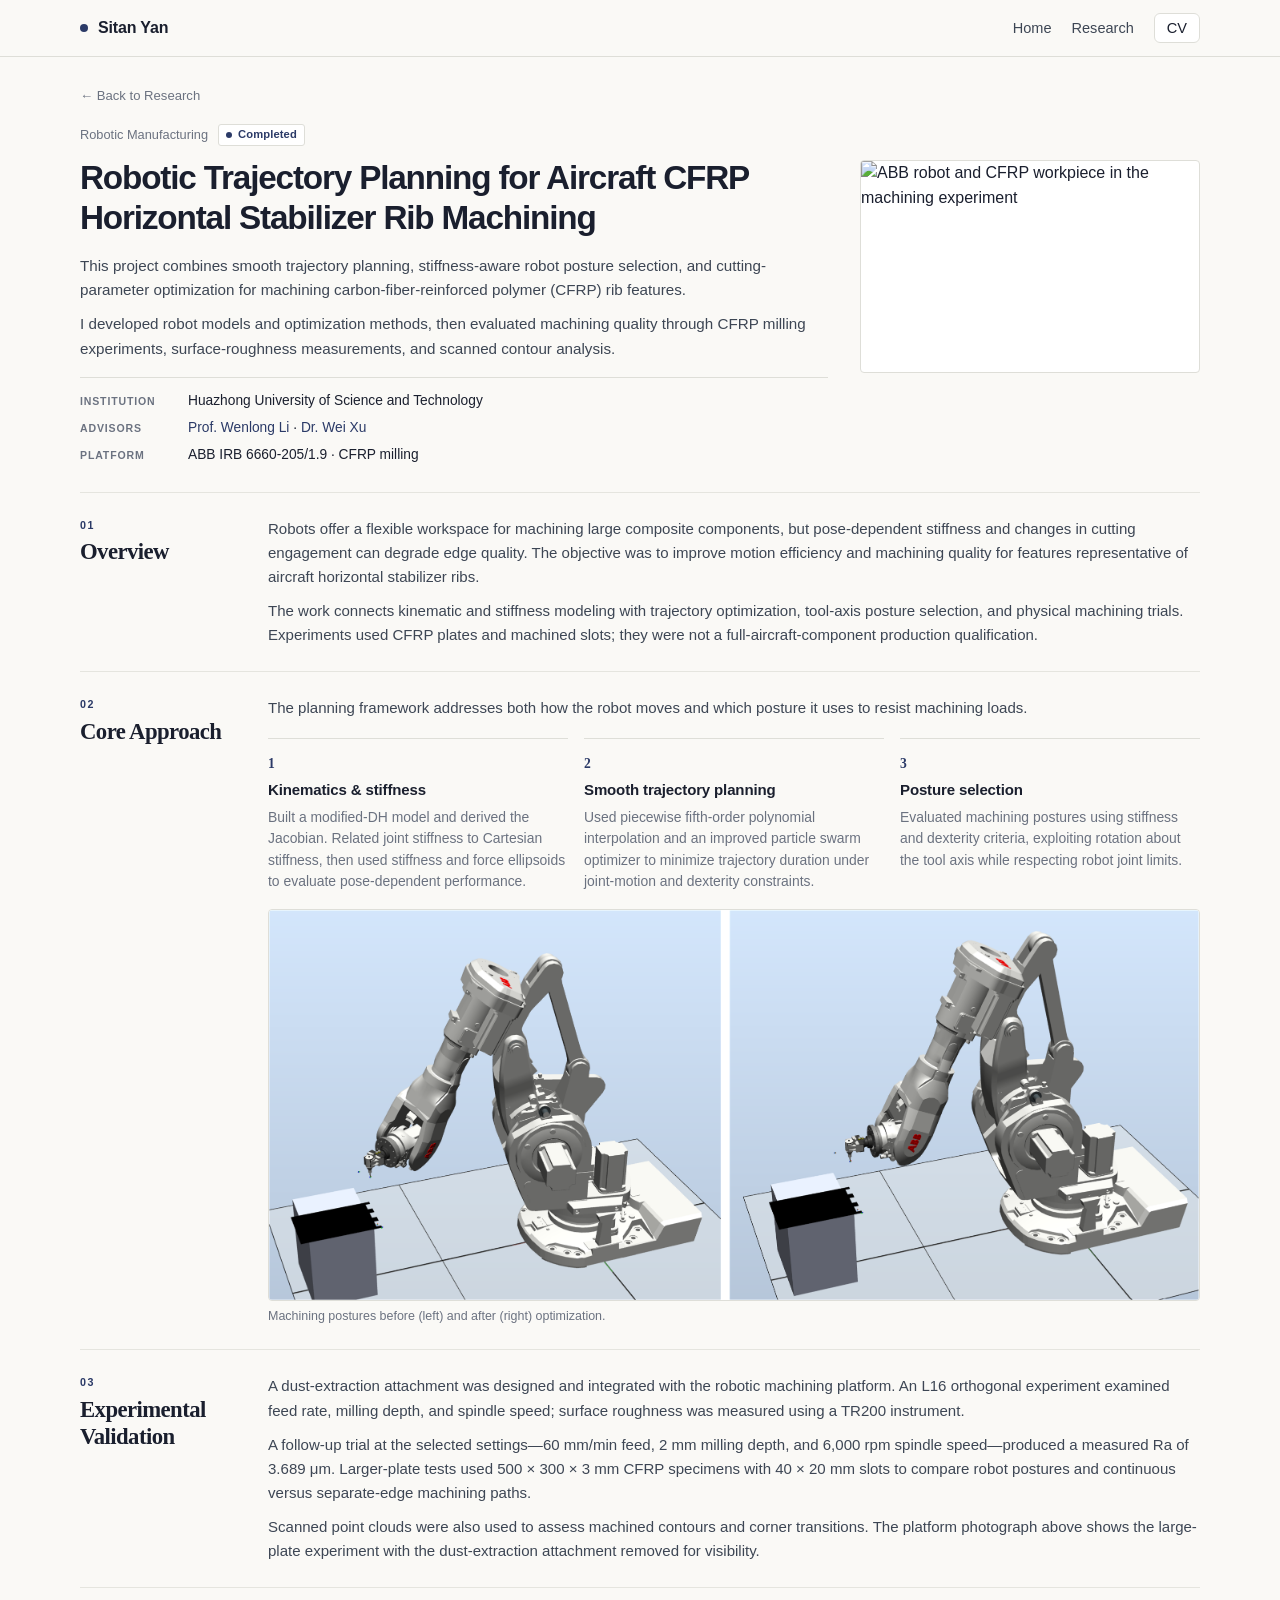
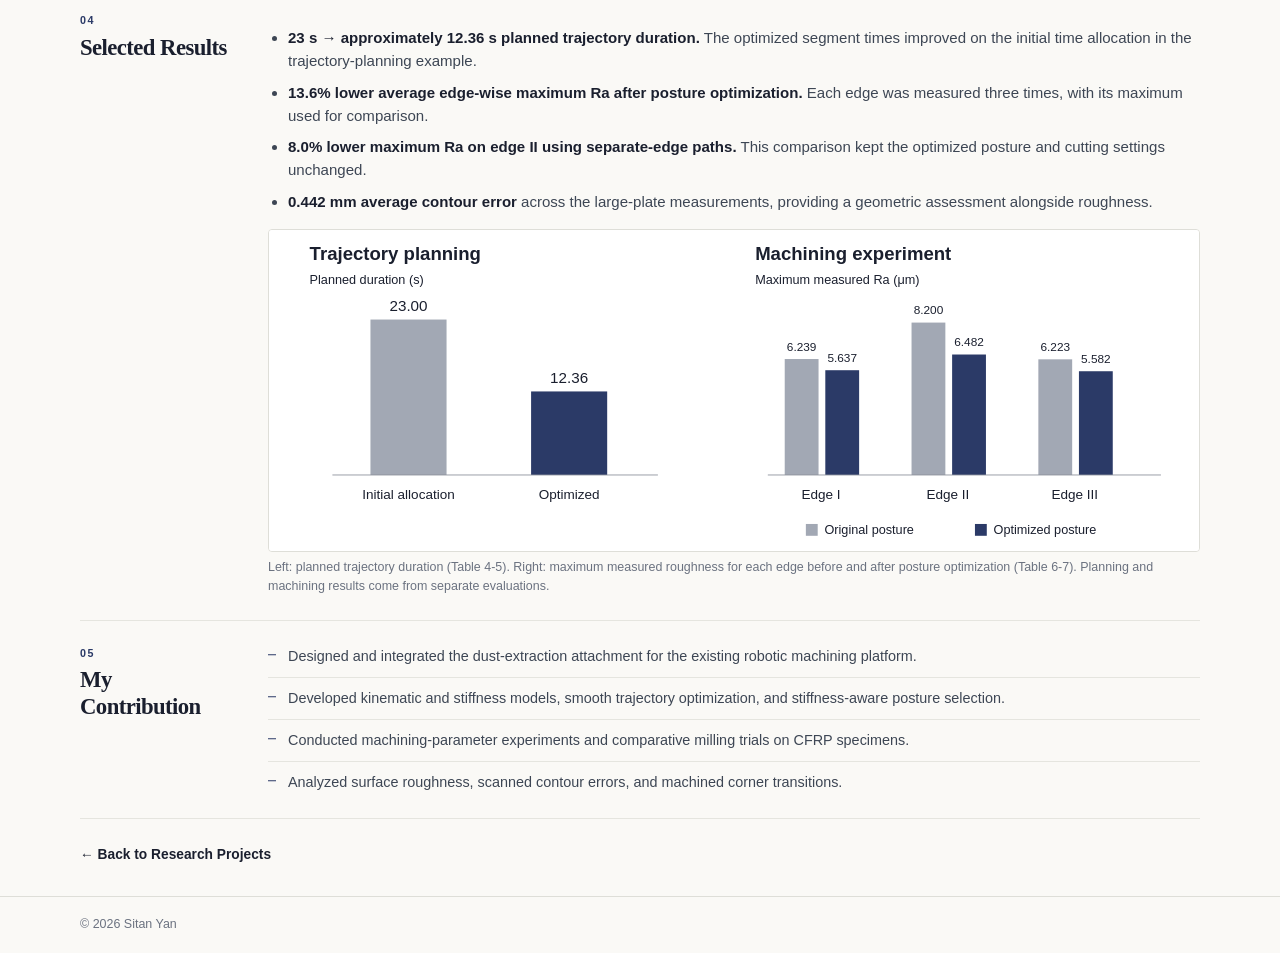
==== commit 321e6241: "update" ====
--- a/projects/cfrp-machining-planning/index.html
+++ b/projects/cfrp-machining-planning/index.html
@@ -34,7 +34,7 @@
           <p class="project-intro">I developed robot models and optimization methods, then evaluated machining quality through CFRP milling experiments, surface-roughness measurements, and scanned contour analysis.</p>
           <div class="project-info">
             <div><span class="info-label">Institution</span><span>Huazhong University of Science and Technology</span></div>
-            <div><span class="info-label">Advisors</span><span>Prof. Wenlong Li · Dr. Wei Xu</span></div>
+            <div><span class="info-label">Advisors</span><span><a href="https://mse.hust.edu.cn/info/1142/1340.htm" target="_blank" rel="noopener noreferrer">Prof. Wenlong Li</a> · <a href="https://mse.hust.edu.cn/info/1068/14129.htm" target="_blank" rel="noopener noreferrer">Dr. Wei Xu</a></span></div>
             <div><span class="info-label">Platform</span><span>ABB IRB 6660-205/1.9 · CFRP milling</span></div>
           </div>
         </div>
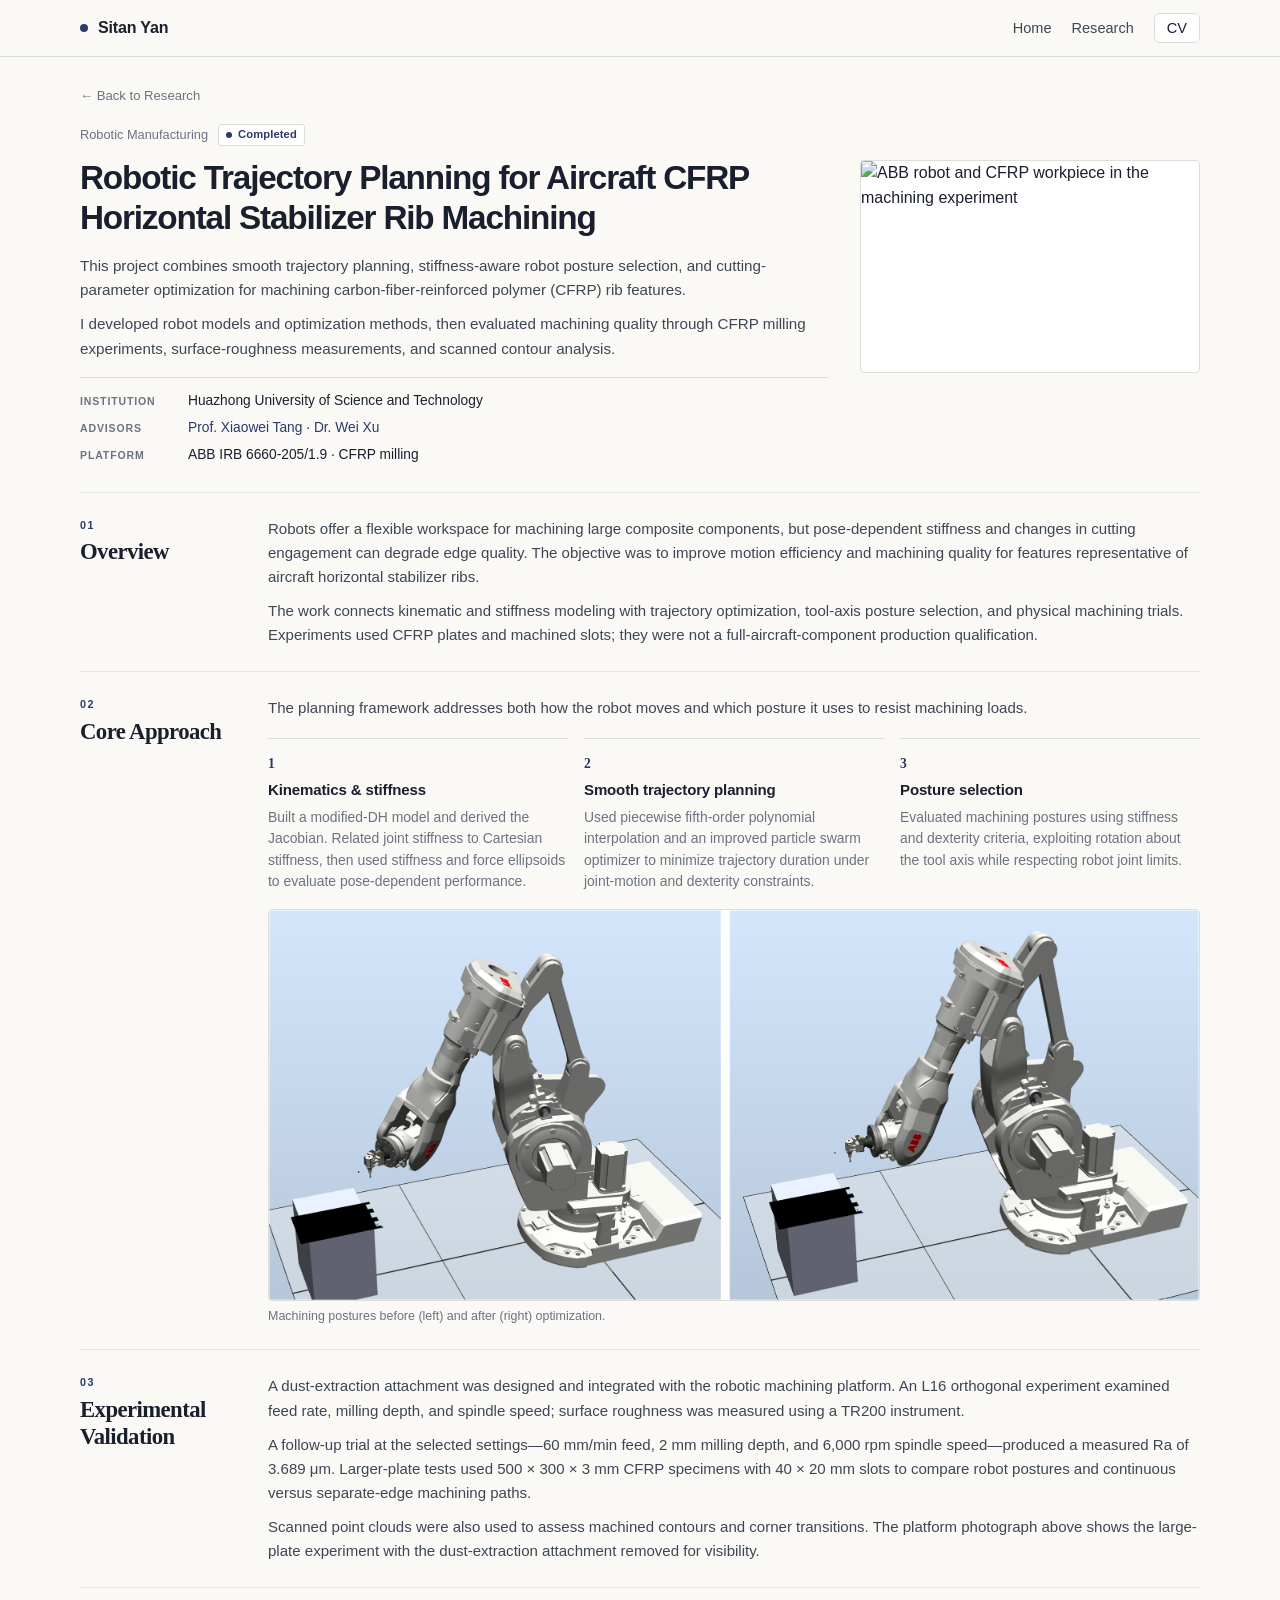
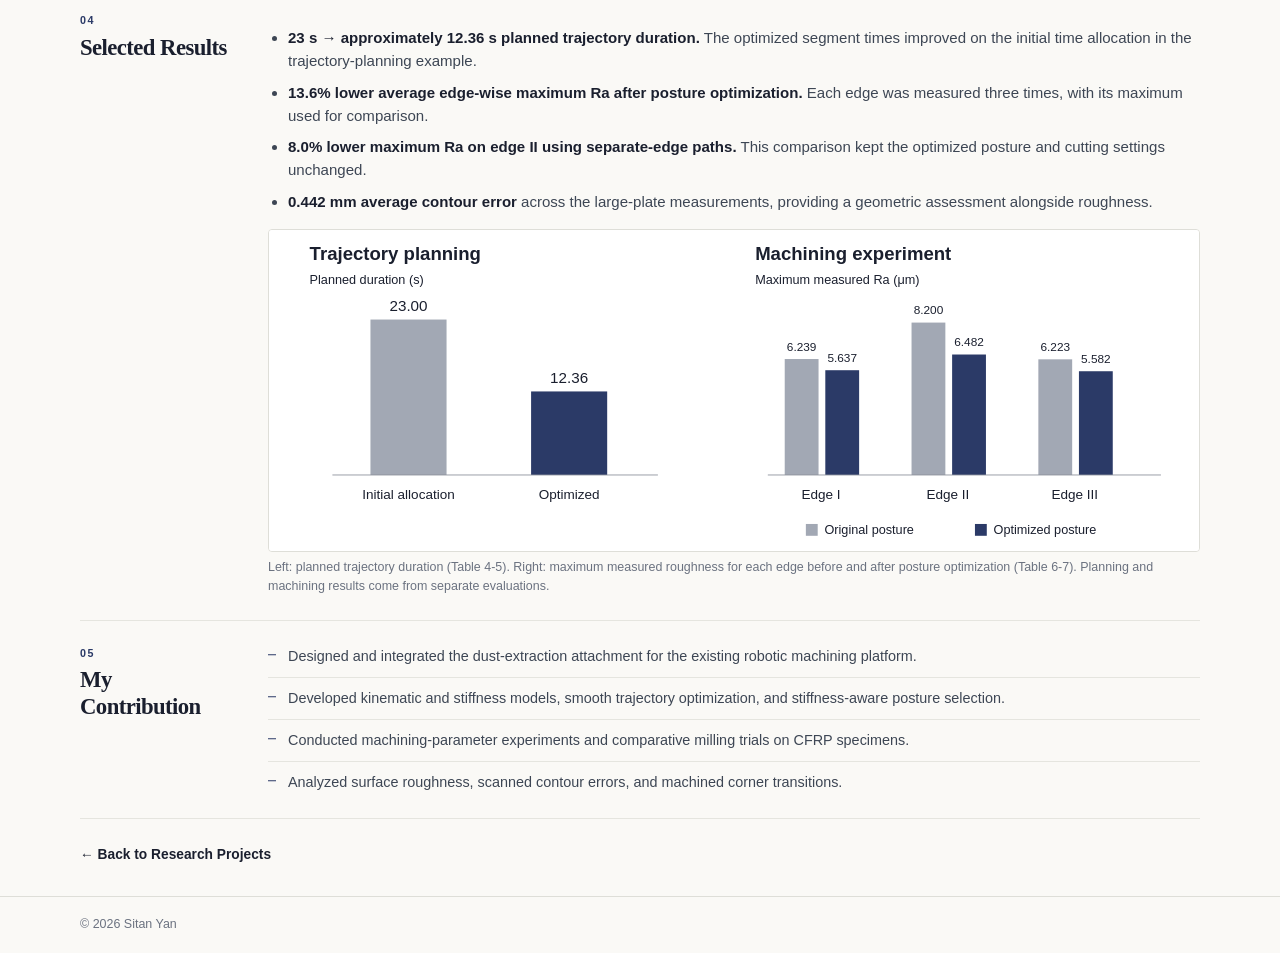
==== commit 7f07d45f: "update" ====
--- a/projects/cfrp-machining-planning/index.html
+++ b/projects/cfrp-machining-planning/index.html
@@ -1,99 +1,254 @@
-<!DOCTYPE html>
+<!doctype html>
 <html lang="en">
-<head>
-  <meta charset="UTF-8" />
-  <meta name="viewport" content="width=device-width, initial-scale=1.0" />
-  <meta name="description" content="Stiffness-aware posture optimization, smooth trajectory planning, and experimental validation for robotic CFRP rib machining." />
-  <title>Robotic CFRP Machining | Sitan Yan</title>
-  <link rel="stylesheet" href="../../css/main.css" />
-  <link rel="stylesheet" href="../../css/project.css" />
-  <style>
-    .cfrp-figure { margin: 16px 0 0; }
-    .cfrp-figure img { display: block; width: 100%; height: auto; border: 1px solid var(--line); border-radius: 4px; }
-    .cfrp-figure figcaption { margin-top: 6px; color: var(--muted); font-size: .78rem; line-height: 1.5; }
-    .cfrp-results { margin: 14px 0; padding-left: 20px; font-size: .94rem; color: var(--text-soft); }
-    .cfrp-results li { margin: 8px 0; }
-  </style>
-</head>
-<body>
-  <header class="site-header"><div class="container nav-wrap">
-    <a class="brand" href="../../">Sitan Yan</a>
-    <nav class="nav-links" aria-label="Project navigation">
-      <a href="../../">Home</a><a href="../../#research">Research</a>
-      <a class="nav-cv" href="../../files/Sitan_Yan_CV.pdf" target="_blank" rel="noopener noreferrer">CV</a>
-    </nav>
-  </div></header>
-  <main>
-    <section class="project-hero container">
-      <a class="back-link" href="../../#research">← Back to Research</a>
-      <div class="project-hero-grid">
-        <div class="project-hero-copy">
-          <div class="project-meta"><span>Robotic Manufacturing</span><span class="project-status">Completed</span></div>
-          <h1 class="project-page-title">Robotic Trajectory Planning for Aircraft CFRP Horizontal Stabilizer Rib Machining</h1>
-          <p class="project-lead">This project combines smooth trajectory planning, stiffness-aware robot posture selection, and cutting-parameter optimization for machining carbon-fiber-reinforced polymer (CFRP) rib features.</p>
-          <p class="project-intro">I developed robot models and optimization methods, then evaluated machining quality through CFRP milling experiments, surface-roughness measurements, and scanned contour analysis.</p>
-          <div class="project-info">
-            <div><span class="info-label">Institution</span><span>Huazhong University of Science and Technology</span></div>
-            <div><span class="info-label">Advisors</span><span><a href="https://mse.hust.edu.cn/info/1142/1340.htm" target="_blank" rel="noopener noreferrer">Prof. Wenlong Li</a> · <a href="https://mse.hust.edu.cn/info/1068/14129.htm" target="_blank" rel="noopener noreferrer">Dr. Wei Xu</a></span></div>
-            <div><span class="info-label">Platform</span><span>ABB IRB 6660-205/1.9 · CFRP milling</span></div>
+  <head>
+    <meta charset="UTF-8" />
+    <meta name="viewport" content="width=device-width, initial-scale=1.0" />
+    <meta
+      name="description"
+      content="Stiffness-aware posture optimization, smooth trajectory planning, and experimental validation for robotic CFRP rib machining."
+    />
+    <title>Robotic CFRP Machining | Sitan Yan</title>
+    <link rel="stylesheet" href="../../css/main.css" />
+    <link rel="stylesheet" href="../../css/project.css" />
+    <link rel="stylesheet" href="../../css/cfrp.css" />
+  </head>
+  <body>
+    <header class="site-header">
+      <div class="container nav-wrap">
+        <a class="brand" href="../../">Sitan Yan</a>
+        <nav class="nav-links" aria-label="Project navigation">
+          <a href="../../">Home</a><a href="../../#research">Research</a>
+          <a
+            class="nav-cv"
+            href="../../files/Sitan_Yan_CV.pdf"
+            target="_blank"
+            rel="noopener noreferrer"
+            >CV</a
+          >
+        </nav>
+      </div>
+    </header>
+    <main>
+      <section class="project-hero container">
+        <a class="back-link" href="../../#research">← Back to Research</a>
+        <div class="project-hero-grid">
+          <div class="project-hero-copy">
+            <div class="project-meta">
+              <span>Robotic Manufacturing</span><span class="project-status">Completed</span>
+            </div>
+            <h1 class="project-page-title">
+              Robotic Trajectory Planning for Aircraft CFRP Horizontal Stabilizer Rib Machining
+            </h1>
+            <p class="project-lead">
+              This project combines smooth trajectory planning, stiffness-aware robot posture
+              selection, and cutting-parameter optimization for machining carbon-fiber-reinforced
+              polymer (CFRP) rib features.
+            </p>
+            <p class="project-intro">
+              I developed robot models and optimization methods, then evaluated machining quality
+              through CFRP milling experiments, surface-roughness measurements, and scanned contour
+              analysis.
+            </p>
+            <div class="project-info">
+              <div>
+                <span class="info-label">Institution</span
+                ><span>Huazhong University of Science and Technology</span>
+              </div>
+              <div>
+                <span class="info-label">Advisors</span
+                ><span
+                  ><a
+                    href="https://mse.hust.edu.cn/info/1145/1436.htm"
+                    target="_blank"
+                    rel="noopener noreferrer"
+                    >Prof. Xiaowei Tang</a
+                  >
+                  ·
+                  <a
+                    href="https://mse.hust.edu.cn/info/1068/14129.htm"
+                    target="_blank"
+                    rel="noopener noreferrer"
+                    >Dr. Wei Xu</a
+                  ></span
+                >
+              </div>
+              <div>
+                <span class="info-label">Platform</span
+                ><span>ABB IRB 6660-205/1.9 · CFRP milling</span>
+              </div>
+            </div>
           </div>
-        </div>
-        <!-- Thesis Fig. 6-6, printed p. 62 / PDF p. 70. See IMAGE_GUIDE.md. -->
-        <figure class="project-hero-media"><img src="assets/images/machining-platform.png" alt="ABB robot and CFRP workpiece in the machining experiment" /></figure>
-      </div>
-    </section>
-    <section class="project-section container">
-      <div class="project-section-title"><span class="section-number">01</span><h2>Overview</h2></div>
-      <div class="project-section-content">
-        <p>Robots offer a flexible workspace for machining large composite components, but pose-dependent stiffness and changes in cutting engagement can degrade edge quality. The objective was to improve motion efficiency and machining quality for features representative of aircraft horizontal stabilizer ribs.</p>
-        <p>The work connects kinematic and stiffness modeling with trajectory optimization, tool-axis posture selection, and physical machining trials. Experiments used CFRP plates and machined slots; they were not a full-aircraft-component production qualification.</p>
-      </div>
-    </section>
-    <section class="project-section container">
-      <div class="project-section-title"><span class="section-number">02</span><h2>Core Approach</h2></div>
-      <div class="project-section-content">
-        <p>The planning framework addresses both how the robot moves and which posture it uses to resist machining loads.</p>
-        <div class="approach-grid">
-          <div class="approach-item"><span class="approach-number">1</span><h3>Kinematics &amp; stiffness</h3><p>Built a modified-DH model and derived the Jacobian. Related joint stiffness to Cartesian stiffness, then used stiffness and force ellipsoids to evaluate pose-dependent performance.</p></div>
-          <div class="approach-item"><span class="approach-number">2</span><h3>Smooth trajectory planning</h3><p>Used piecewise fifth-order polynomial interpolation and an improved particle swarm optimizer to minimize trajectory duration under joint-motion and dexterity constraints.</p></div>
-          <div class="approach-item"><span class="approach-number">3</span><h3>Posture selection</h3><p>Evaluated machining postures using stiffness and dexterity criteria, exploiting rotation about the tool axis while respecting robot joint limits.</p></div>
-        </div>
-        <!-- Thesis Fig. 6-7(a,b), printed p. 63 / PDF p. 71. -->
-        <figure class="cfrp-figure"><img src="assets/images/posture-comparison.png" alt="Robot machining posture before optimization on the left and after optimization on the right" loading="lazy" /><figcaption>Machining postures before (left) and after (right) optimization.</figcaption></figure>
-      </div>
-    </section>
-    <section class="project-section container">
-      <div class="project-section-title"><span class="section-number">03</span><h2>Experimental Validation</h2></div>
-      <div class="project-section-content">
-        <p>A dust-extraction attachment was designed and integrated with the robotic machining platform. An L16 orthogonal experiment examined feed rate, milling depth, and spindle speed; surface roughness was measured using a TR200 instrument.</p>
-        <p>A follow-up trial at the selected settings—60 mm/min feed, 2 mm milling depth, and 6,000 rpm spindle speed—produced a measured Ra of 3.689 μm. Larger-plate tests used 500 × 300 × 3 mm CFRP specimens with 40 × 20 mm slots to compare robot postures and continuous versus separate-edge machining paths.</p>
-        <p>Scanned point clouds were also used to assess machined contours and corner transitions. The platform photograph above shows the large-plate experiment with the dust-extraction attachment removed for visibility.</p>
-      </div>
-    </section>
-    <section class="project-section container">
-      <div class="project-section-title"><span class="section-number">04</span><h2>Selected Results</h2></div>
-      <div class="project-section-content">
-        <ul class="cfrp-results">
-          <li><strong>23 s → approximately 12.36 s planned trajectory duration.</strong> The optimized segment times improved on the initial time allocation in the trajectory-planning example.</li>
-          <li><strong>13.6% lower average edge-wise maximum Ra after posture optimization.</strong> Each edge was measured three times, with its maximum used for comparison.</li>
-          <li><strong>8.0% lower maximum Ra on edge II using separate-edge paths.</strong> This comparison kept the optimized posture and cutting settings unchanged.</li>
-          <li><strong>0.442 mm average contour error</strong> across the large-plate measurements, providing a geometric assessment alongside roughness.</li>
-        </ul>
-        <!-- Redrawn from thesis Tables 4-5 and 6-7; values and caveats in IMAGE_GUIDE.md. -->
-        <figure class="cfrp-figure"><img src="assets/images/validation-results.svg" alt="Planned duration decreases from 23 to 12.36 seconds; measured maximum roughness decreases on all three edges after posture optimization" loading="lazy" /><figcaption>Left: planned trajectory duration (Table 4-5). Right: maximum measured roughness for each edge before and after posture optimization (Table 6-7). Planning and machining results come from separate evaluations.</figcaption></figure>
-      </div>
-    </section>
-    <section class="project-section container">
-      <div class="project-section-title"><span class="section-number">05</span><h2>My Contribution</h2></div>
-      <div class="project-section-content"><ul class="contribution-list">
-        <li>Designed and integrated the dust-extraction attachment for the existing robotic machining platform.</li>
-        <li>Developed kinematic and stiffness models, smooth trajectory optimization, and stiffness-aware posture selection.</li>
-        <li>Conducted machining-parameter experiments and comparative milling trials on CFRP specimens.</li>
-        <li>Analyzed surface roughness, scanned contour errors, and machined corner transitions.</li>
-      </ul></div>
-    </section>
-    <section class="project-footer-nav container"><a href="../../#research">← Back to Research Projects</a></section>
-  </main>
-  <footer class="footer"><div class="container"><p>© 2026 Sitan Yan</p></div></footer>
-</body>
+          <figure class="project-hero-media">
+            <img
+              src="assets/images/machining-platform.png"
+              alt="ABB robot and CFRP workpiece in the machining experiment"
+            />
+          </figure>
+        </div>
+      </section>
+      <section class="project-section container">
+        <div class="project-section-title">
+          <span class="section-number">01</span>
+          <h2>Overview</h2>
+        </div>
+        <div class="project-section-content">
+          <p>
+            Robots offer a flexible workspace for machining large composite components, but
+            pose-dependent stiffness and changes in cutting engagement can degrade edge quality. The
+            objective was to improve motion efficiency and machining quality for features
+            representative of aircraft horizontal stabilizer ribs.
+          </p>
+          <p>
+            The work connects kinematic and stiffness modeling with trajectory optimization,
+            tool-axis posture selection, and physical machining trials. Experiments used CFRP plates
+            and machined slots; they were not a full-aircraft-component production qualification.
+          </p>
+        </div>
+      </section>
+      <section class="project-section container">
+        <div class="project-section-title">
+          <span class="section-number">02</span>
+          <h2>Core Approach</h2>
+        </div>
+        <div class="project-section-content">
+          <p>
+            The planning framework addresses both how the robot moves and which posture it uses to
+            resist machining loads.
+          </p>
+          <div class="approach-grid">
+            <div class="approach-item">
+              <span class="approach-number">1</span>
+              <h3>Kinematics &amp; stiffness</h3>
+              <p>
+                Built a modified-DH model and derived the Jacobian. Related joint stiffness to
+                Cartesian stiffness, then used stiffness and force ellipsoids to evaluate
+                pose-dependent performance.
+              </p>
+            </div>
+            <div class="approach-item">
+              <span class="approach-number">2</span>
+              <h3>Smooth trajectory planning</h3>
+              <p>
+                Used piecewise fifth-order polynomial interpolation and an improved particle swarm
+                optimizer to minimize trajectory duration under joint-motion and dexterity
+                constraints.
+              </p>
+            </div>
+            <div class="approach-item">
+              <span class="approach-number">3</span>
+              <h3>Posture selection</h3>
+              <p>
+                Evaluated machining postures using stiffness and dexterity criteria, exploiting
+                rotation about the tool axis while respecting robot joint limits.
+              </p>
+            </div>
+          </div>
+          <figure class="cfrp-figure">
+            <img
+              src="assets/images/posture-comparison.png"
+              alt="Robot machining posture before optimization on the left and after optimization on the right"
+              loading="lazy"
+            />
+            <figcaption>
+              Machining postures before (left) and after (right) optimization.
+            </figcaption>
+          </figure>
+        </div>
+      </section>
+      <section class="project-section container">
+        <div class="project-section-title">
+          <span class="section-number">03</span>
+          <h2>Experimental Validation</h2>
+        </div>
+        <div class="project-section-content">
+          <p>
+            A dust-extraction attachment was designed and integrated with the robotic machining
+            platform. An L16 orthogonal experiment examined feed rate, milling depth, and spindle
+            speed; surface roughness was measured using a TR200 instrument.
+          </p>
+          <p>
+            A follow-up trial at the selected settings—60 mm/min feed, 2 mm milling depth, and 6,000
+            rpm spindle speed—produced a measured Ra of 3.689 μm. Larger-plate tests used 500 × 300
+            × 3 mm CFRP specimens with 40 × 20 mm slots to compare robot postures and continuous
+            versus separate-edge machining paths.
+          </p>
+          <p>
+            Scanned point clouds were also used to assess machined contours and corner transitions.
+            The platform photograph above shows the large-plate experiment with the dust-extraction
+            attachment removed for visibility.
+          </p>
+        </div>
+      </section>
+      <section class="project-section container">
+        <div class="project-section-title">
+          <span class="section-number">04</span>
+          <h2>Selected Results</h2>
+        </div>
+        <div class="project-section-content">
+          <ul class="cfrp-results">
+            <li>
+              <strong>23 s → approximately 12.36 s planned trajectory duration.</strong> The
+              optimized segment times improved on the initial time allocation in the
+              trajectory-planning example.
+            </li>
+            <li>
+              <strong>13.6% lower average edge-wise maximum Ra after posture optimization.</strong>
+              Each edge was measured three times, with its maximum used for comparison.
+            </li>
+            <li>
+              <strong>8.0% lower maximum Ra on edge II using separate-edge paths.</strong> This
+              comparison kept the optimized posture and cutting settings unchanged.
+            </li>
+            <li>
+              <strong>0.442 mm average contour error</strong> across the large-plate measurements,
+              providing a geometric assessment alongside roughness.
+            </li>
+          </ul>
+          <figure class="cfrp-figure">
+            <img
+              src="assets/images/validation-results.svg"
+              alt="Planned duration decreases from 23 to 12.36 seconds; measured maximum roughness decreases on all three edges after posture optimization"
+              loading="lazy"
+            />
+            <figcaption>
+              Left: planned trajectory duration (Table 4-5). Right: maximum measured roughness for
+              each edge before and after posture optimization (Table 6-7). Planning and machining
+              results come from separate evaluations.
+            </figcaption>
+          </figure>
+        </div>
+      </section>
+      <section class="project-section container">
+        <div class="project-section-title">
+          <span class="section-number">05</span>
+          <h2>My Contribution</h2>
+        </div>
+        <div class="project-section-content">
+          <ul class="contribution-list">
+            <li>
+              Designed and integrated the dust-extraction attachment for the existing robotic
+              machining platform.
+            </li>
+            <li>
+              Developed kinematic and stiffness models, smooth trajectory optimization, and
+              stiffness-aware posture selection.
+            </li>
+            <li>
+              Conducted machining-parameter experiments and comparative milling trials on CFRP
+              specimens.
+            </li>
+            <li>
+              Analyzed surface roughness, scanned contour errors, and machined corner transitions.
+            </li>
+          </ul>
+        </div>
+      </section>
+      <section class="project-footer-nav container">
+        <a href="../../#research">← Back to Research Projects</a>
+      </section>
+    </main>
+    <footer class="footer">
+      <div class="container"><p>© 2026 Sitan Yan</p></div>
+    </footer>
+  </body>
 </html>
--- a/css/main.css
+++ b/css/main.css
@@ -3,64 +3,47 @@
    ---------------------------------------------------------
    Visual system shared with project.css
    ========================================================= */
-
-
 /* =========================================================
    Theme tokens
    ========================================================= */
-
 :root {
-
   /* Surfaces — warm, paper-like, slightly off-white */
   --bg: #f7f6f1;
   --surface: #ffffff;
   --surface-soft: #fbfaf6;
-
   /* Text */
   --text: #1a1f2e;
   --text-soft: #3d4654;
   --muted: #6b7280;
   --muted-soft: #9ca3af;
-
   /* Lines */
   --line: #e5e1d8;
   --line-soft: #ece9e0;
-
   /* Accent — academic deep blue, used sparingly */
   --accent: #2b3a67;
   --accent-soft: #e7eaf3;
   --link: #2b3a67;
   --link-hover: #1a2547;
-
   /* Layout */
   --radius-lg: 14px;
   --radius-md: 10px;
   --radius-sm: 6px;
   --max-width: 1080px;
 }
-
-
 /* =========================================================
    Reset / Base
    ========================================================= */
-
 * {
   box-sizing: border-box;
 }
-
-
 html {
   scroll-behavior: smooth;
   scroll-padding-top: 80px;
 }
-
-
 body {
   margin: 0;
-
   color: var(--text);
   background: var(--bg);
-
   font-family:
     Inter,
     ui-sans-serif,
@@ -70,16 +53,12 @@
     Helvetica,
     Arial,
     sans-serif;
-
   font-size: 16px;
   line-height: 1.6;
-
   /* Subtle texture so off-white doesn't look like #fff */
   -webkit-font-smoothing: antialiased;
   -moz-osx-font-smoothing: grayscale;
 }
-
-
 a {
   color: var(--link);
   text-decoration: none;
@@ -87,83 +66,54 @@
   text-underline-offset: 3px;
   transition: color 0.18s ease;
 }
-
-
 a:hover {
   color: var(--link-hover);
   text-decoration: underline;
 }
-
-
 p {
   margin: 0 0 0.8rem;
   color: var(--text-soft);
 }
-
-
 strong {
   font-weight: 650;
   color: var(--text);
 }
-
-
 ::selection {
   background: var(--accent-soft);
   color: var(--accent);
 }
-
-
 .container {
-  width: min(
-    calc(100% - 48px),
-    var(--max-width)
-  );
+  width: min(calc(100% - 48px), var(--max-width));
   margin: 0 auto;
 }
-
-
-
 /* =========================================================
    Navigation
    ========================================================= */
-
 .site-header {
   position: sticky;
   top: 0;
   z-index: 30;
-
   background: rgba(247, 246, 241, 0.85);
   border-bottom: 1px solid var(--line);
-
   backdrop-filter: blur(14px);
   -webkit-backdrop-filter: blur(14px);
 }
-
-
 .nav-wrap {
   min-height: 64px;
-
   display: flex;
   align-items: center;
   justify-content: space-between;
-
   gap: 28px;
 }
-
-
 .brand {
   display: inline-flex;
   align-items: center;
   gap: 10px;
-
   color: var(--text);
-
   font-size: 1rem;
   font-weight: 700;
   letter-spacing: -0.01em;
 }
-
-
 .brand::before {
   content: "";
   width: 8px;
@@ -172,39 +122,27 @@
   background: var(--accent);
   display: inline-block;
 }
-
-
 .brand:hover {
   color: var(--text);
   text-decoration: none;
 }
-
-
 .nav-links {
   display: flex;
   align-items: center;
   gap: 22px;
   flex-wrap: wrap;
 }
-
-
 .nav-links a {
   color: var(--text-soft);
-
   font-size: 0.91rem;
   font-weight: 500;
-
   position: relative;
   padding: 4px 0;
 }
-
-
 .nav-links a:hover {
   color: var(--accent);
   text-decoration: none;
 }
-
-
 .nav-links a:not(.nav-cv):hover::after {
   content: "";
   position: absolute;
@@ -215,92 +153,63 @@
   background: var(--accent);
   border-radius: 2px;
 }
-
-
 .nav-cv {
   padding: 6px 14px;
-
   border: 1px solid var(--line);
   border-radius: var(--radius-sm);
-
   background: var(--surface);
   color: var(--text) !important;
-
   font-size: 0.88rem;
   font-weight: 600;
-
   transition:
     border-color 0.18s ease,
     background 0.18s ease,
     color 0.18s ease;
 }
-
-
 .nav-cv:hover {
   border-color: var(--accent);
   background: var(--accent);
   color: #fff !important;
   text-decoration: none;
 }
-
-
-
 /* =========================================================
    Typography
    ========================================================= */
-
 h1,
 h2,
 h3 {
   color: var(--text);
-
   line-height: 1.22;
   letter-spacing: -0.025em;
   font-weight: 700;
 }
-
-
 h1 {
   margin: 0;
-
   font-size: clamp(2.4rem, 5vw, 3.4rem);
   letter-spacing: -0.04em;
   font-weight: 700;
 }
-
-
 h2 {
   margin: 0;
-
   font-size: 1.55rem;
   font-weight: 680;
 }
-
-
 h3 {
   margin: 0 0 6px;
-
   font-size: 1.06rem;
   font-weight: 650;
 }
-
-
 .eyebrow {
   display: inline-flex;
   align-items: center;
   gap: 8px;
-
   margin: 0 0 10px;
-
   color: var(--accent);
-
   font-size: 0.74rem;
   font-weight: 700;
   letter-spacing: 0.12em;
   text-transform: uppercase;
 }
-
-
 .eyebrow::before {
   content: "";
   width: 18px;
@@ -308,36 +217,24 @@
   background: var(--accent);
   display: inline-block;
 }
-
-
 .muted {
   color: var(--muted);
 }
-
-
 .small {
   font-size: 0.91rem;
 }
-
-
-
 /* =========================================================
    Hero / About
    ========================================================= */
-
 .hero {
   display: grid;
   grid-template-columns: 140px 1fr;
   gap: 44px;
   align-items: center;
-
   padding-top: 72px;
   padding-bottom: 72px;
-
   position: relative;
 }
-
-
 .hero::after {
   content: "";
   position: absolute;
@@ -347,35 +244,20 @@
   height: 1px;
   background: var(--line-soft);
 }
-
-
 .avatar {
   width: 132px;
   height: 132px;
-
   overflow: hidden;
-
   display: grid;
   place-items: center;
-
   border-radius: 50%;
-
-  background:
-    linear-gradient(
-      135deg,
-      #2b3a67 0%,
-      #4a5b8f 100%
-    );
-
+  background: linear-gradient(135deg, #2b3a67 0%, #4a5b8f 100%);
   box-shadow:
     0 1px 2px rgba(26, 31, 46, 0.08),
     0 8px 24px -8px rgba(43, 58, 103, 0.25);
-
   color: #ffffff;
   position: relative;
 }
-
-
 .avatar::after {
   content: "";
   position: absolute;
@@ -384,193 +266,130 @@
   border: 1px solid var(--line);
   pointer-events: none;
 }
-
-
 .avatar span {
   font-size: 2.1rem;
   font-weight: 700;
   letter-spacing: -0.02em;
 }
-
-
 .avatar img {
   width: 100%;
   height: 100%;
   display: block;
   object-fit: cover;
 }
-
-
 .hero-copy {
   min-width: 0;
 }
-
-
 .position {
   margin: 0 0 18px;
-
   color: var(--muted);
-
   font-size: 1rem;
   font-weight: 500;
-
   display: inline-flex;
   align-items: center;
   gap: 10px;
 }
-
-
 .position::before {
   content: "";
   width: 24px;
   height: 1.5px;
   background: var(--muted-soft);
 }
-
-
 .lead {
   max-width: 860px;
-
   margin-bottom: 14px;
-
   font-size: 1.06rem;
   line-height: 1.65;
   color: var(--text-soft);
 }
-
-
 .bio {
   max-width: 860px;
-
   margin-bottom: 0;
-
   color: var(--muted);
-
   font-size: 0.98rem;
   line-height: 1.65;
 }
-
-
-
 /* =========================================================
    Hero links
    ========================================================= */
-
 .hero-links {
   display: flex;
   align-items: center;
   gap: 12px;
   flex-wrap: wrap;
-
   margin-top: 24px;
 }
-
-
 .social-link {
   display: inline-flex;
   align-items: center;
   gap: 8px;
-
   padding: 8px 14px;
-
   border: 1px solid var(--line);
   border-radius: var(--radius-sm);
-
   background: var(--surface);
-
   color: var(--text-soft);
-
   font-size: 0.92rem;
   font-weight: 600;
-
   transition:
     transform 0.18s ease,
     border-color 0.18s ease,
     color 0.18s ease,
     background 0.18s ease;
 }
-
-
 .social-link i {
   font-size: 1.1rem;
   line-height: 1;
   color: var(--accent);
 }
-
-
 .social-link:hover {
   text-decoration: none;
   border-color: var(--accent);
   color: var(--accent);
   transform: translateY(-1px);
 }
-
-
-
 /* =========================================================
    General Sections
    ========================================================= */
-
 .section {
   padding-top: 64px;
   padding-bottom: 64px;
-
   border-top: 1px solid var(--line-soft);
 }
-
-
 .section-heading {
   margin-bottom: 28px;
-
   display: flex;
   align-items: baseline;
   justify-content: space-between;
   gap: 24px;
   flex-wrap: wrap;
 }
-
-
 .section-heading h2 {
   font-size: 1.6rem;
 }
-
-
-
 /* =========================================================
    Research Interests
    ========================================================= */
-
 .interest-list {
   display: flex;
   gap: 10px;
   flex-wrap: wrap;
 }
-
-
 .interest-list span {
   display: inline-flex;
   align-items: center;
   gap: 8px;
-
   padding: 8px 14px;
-
   border: 1px solid var(--line);
   border-radius: 999px;
-
   background: var(--surface);
-
   color: var(--text-soft);
-
   font-size: 0.9rem;
   font-weight: 500;
-
   transition:
     border-color 0.18s ease,
     color 0.18s ease,
     transform 0.18s ease;
 }
-
-
 .interest-list span::before {
   content: "";
   width: 6px;
@@ -578,67 +397,46 @@
   border-radius: 50%;
   background: var(--accent);
 }
-
-
 .interest-list span:hover {
   border-color: var(--accent);
   color: var(--accent);
   transform: translateY(-1px);
 }
-
-
-
 /* =========================================================
    Education
    ========================================================= */
-
 .timeline {
   display: grid;
   gap: 0;
-
   background: var(--surface);
   border: 1px solid var(--line);
   border-radius: var(--radius-lg);
   overflow: hidden;
 }
-
-
 .timeline-item {
   display: grid;
   grid-template-columns: 180px 1fr;
   gap: 28px;
-
   padding: 22px 28px;
-
   border-bottom: 1px solid var(--line-soft);
-
   transition: background 0.18s ease;
 }
-
-
 .timeline-item:last-child {
   border-bottom: none;
 }
-
-
 .timeline-item:hover {
   background: var(--surface-soft);
 }
-
-
 .timeline-date {
   color: var(--muted);
   font-size: 0.9rem;
   font-weight: 600;
   letter-spacing: 0.01em;
   white-space: nowrap;
-
   display: flex;
   align-items: center;
   gap: 10px;
 }
-
-
 .timeline-date::before {
   content: "";
   width: 6px;
@@ -647,57 +445,37 @@
   background: var(--accent);
   flex-shrink: 0;
 }
-
-
 .timeline-content h3 {
   margin-bottom: 4px;
 }
-
-
 .timeline-content p {
   margin-bottom: 3px;
 }
-
-
 .institution-short {
   font-weight: 500;
   color: var(--muted);
 }
-
-
-
 /* =========================================================
    Research Projects
    ========================================================= */
-
 .project-list {
   display: grid;
   gap: 18px;
 }
-
-
 .project-item {
   display: grid;
   grid-template-columns: 120px minmax(0, 1fr) 280px;
-
   gap: 32px;
-
   align-items: stretch;
-
   padding: 24px 28px;
-
   border: 1px solid var(--line);
   border-radius: var(--radius-lg);
-
   background: var(--surface);
-
   transition:
     border-color 0.2s ease,
     transform 0.2s ease,
     box-shadow 0.2s ease;
 }
-
-
 .project-item:hover {
   border-color: var(--accent);
   transform: translateY(-2px);
@@ -705,76 +483,50 @@
     0 1px 2px rgba(26, 31, 46, 0.04),
     0 10px 30px -12px rgba(43, 58, 103, 0.18);
 }
-
-
 /* ---------- Project Preview ---------- */
-
 .project-media {
   width: 100%;
   margin: 0;
   overflow: hidden;
-
   border: 1px solid var(--line);
   border-radius: var(--radius-md);
-
   background: var(--surface-soft);
-
   aspect-ratio: 16 / 10;
-
   align-self: center;
-
   transition: transform 0.3s ease;
 }
-
-
 .project-item:hover .project-media {
   transform: scale(1.02);
 }
-
-
 .project-media img {
   width: 100%;
   height: 100%;
   display: block;
   object-fit: contain;
 }
-
-
 .project-side {
   display: flex;
   flex-direction: column;
   gap: 6px;
   justify-content: center;
 }
-
-
 .project-number {
   display: inline-block;
-
   padding: 4px 10px;
-
   border: 1px solid var(--line);
   border-radius: var(--radius-sm);
-
   color: var(--accent);
-
   font-size: 0.78rem;
   font-weight: 700;
   letter-spacing: 0.06em;
-
   width: fit-content;
-
   background: var(--accent-soft);
 }
-
-
 .project-date {
   color: var(--muted);
   font-size: 0.82rem;
   line-height: 1.45;
 }
-
-
 .project-title-row {
   display: flex;
   justify-content: space-between;
@@ -782,38 +534,25 @@
   gap: 18px;
   margin-bottom: 8px;
 }
-
-
 .project-title-row h3 {
   margin: 0;
   max-width: 760px;
   font-size: 1.16rem;
   letter-spacing: -0.015em;
 }
-
-
 .status {
   flex-shrink: 0;
-
   display: inline-block;
-
   padding: 4px 10px;
-
   border: 1px solid var(--line);
   border-radius: 999px;
-
   background: var(--surface-soft);
-
   color: var(--text-soft);
-
   font-size: 0.74rem;
   font-weight: 600;
   letter-spacing: 0.02em;
-
   white-space: nowrap;
 }
-
-
 .status::before {
   content: "";
   display: inline-block;
@@ -824,25 +563,26 @@
   margin-right: 6px;
   vertical-align: 1px;
 }
-
-
 /* Status-specific accents (kept subtle, no extra markup needed) */
-.project-item:nth-child(1) .status::before { background: #4a8a6f; }
-.project-item:nth-child(2) .status::before { background: #c08a3a; }
-.project-item:nth-child(3) .status::before { background: var(--accent); }
-.project-item:nth-child(4) .status::before { background: #4a8a6f; }
-
-
+.project-item:nth-child(1) .status::before {
+  background: #4a8a6f;
+}
+.project-item:nth-child(2) .status::before {
+  background: #c08a3a;
+}
+.project-item:nth-child(3) .status::before {
+  background: var(--accent);
+}
+.project-item:nth-child(4) .status::before {
+  background: #4a8a6f;
+}
 .project-summary {
   max-width: 830px;
   margin: 0 0 10px;
-
   color: var(--text-soft);
   font-size: 0.96rem;
   line-height: 1.6;
 }
-
-
 .compact-list {
   margin: 8px 0 0;
   padding-left: 19px;
@@ -850,237 +590,156 @@
   font-size: 0.93rem;
   line-height: 1.55;
 }
-
-
 .compact-list li {
   margin: 3px 0;
 }
-
-
 .project-link {
   display: inline-flex;
   align-items: center;
   gap: 6px;
-
   margin-top: 14px;
-
   font-size: 0.92rem;
   font-weight: 600;
-
   transition: gap 0.18s ease;
 }
-
-
 .project-link:hover {
   text-decoration: none;
   gap: 10px;
 }
-
-
-
 /* =========================================================
    Publications
    ========================================================= */
-
 .publication-list {
   display: grid;
   gap: 14px;
 }
-
-
 .publication-item {
   display: grid;
   grid-template-columns: 78px 1fr;
   gap: 24px;
-
   padding: 22px 26px;
-
   background: var(--surface);
   border: 1px solid var(--line);
   border-radius: var(--radius-lg);
-
   transition:
     border-color 0.18s ease,
     transform 0.18s ease;
 }
-
-
 .publication-item:hover {
   border-color: var(--accent);
   transform: translateY(-1px);
 }
-
-
 .pub-year {
   color: var(--accent);
-
   font-size: 1.2rem;
   font-weight: 700;
   letter-spacing: -0.01em;
-
   display: flex;
   align-items: center;
   gap: 8px;
 }
-
-
 .pub-year::after {
   content: "";
   flex: 1;
   height: 1px;
   background: var(--line);
 }
-
-
 .publication-item h3 {
   margin-bottom: 6px;
   font-size: 1.04rem;
   letter-spacing: -0.01em;
 }
-
-
 .authors {
   margin-bottom: 4px;
   color: var(--text-soft);
   font-size: 0.94rem;
 }
-
-
 .pub-status {
   margin-bottom: 0;
   color: var(--muted);
   font-size: 0.9rem;
   line-height: 1.55;
 }
-
-
-
 /* =========================================================
    Awards
    ========================================================= */
-
 .award-list {
   display: grid;
   gap: 0;
-
   background: var(--surface);
   border: 1px solid var(--line);
   border-radius: var(--radius-lg);
   overflow: hidden;
 }
-
-
 .award-item {
   display: grid;
   grid-template-columns: 80px 1fr;
   gap: 22px;
-
   padding: 16px 28px;
-
   border-bottom: 1px solid var(--line-soft);
-
   font-size: 0.95rem;
-
-  align-items: center;
-
+  align-items: center;
   transition: background 0.18s ease;
 }
-
-
 .award-item:last-child {
   border-bottom: none;
 }
-
-
 .award-item:hover {
   background: var(--surface-soft);
 }
-
-
 .award-year {
   color: var(--accent);
   font-weight: 700;
   letter-spacing: 0.01em;
 }
-
-
-
 /* =========================================================
    Footer
    ========================================================= */
-
 .footer {
   border-top: 1px solid var(--line);
-
   padding: 28px 0 32px;
-
   background: var(--surface);
 }
-
-
 .footer-inner {
   display: flex;
   justify-content: space-between;
   align-items: center;
   gap: 20px;
 }
-
-
 .footer p {
   margin: 0;
   color: var(--muted);
   font-size: 0.86rem;
 }
-
-
-
 /* =========================================================
    Responsive
    ========================================================= */
-
 @media (max-width: 880px) {
-
   .project-item {
     grid-template-columns: 1fr;
     gap: 18px;
     padding: 22px;
   }
-
-
   .project-side {
     flex-direction: row;
     align-items: center;
     gap: 12px;
   }
-
-
   .project-title-row {
     flex-direction: column;
     gap: 8px;
   }
-
-
   .status {
     align-self: flex-start;
   }
 }
-
-
 @media (max-width: 620px) {
-
   .container {
-    width: min(
-      calc(100% - 28px),
-      var(--max-width)
-    );
-  }
-
-
+    width: min(calc(100% - 28px), var(--max-width));
+  }
   .site-header {
     position: static;
   }
-
-
   .nav-wrap {
     min-height: auto;
     flex-direction: column;
@@ -1089,57 +748,39 @@
     padding-top: 14px;
     padding-bottom: 14px;
   }
-
-
   .nav-links {
     gap: 14px;
     font-size: 0.9rem;
   }
-
-
   .hero {
     grid-template-columns: 1fr;
     gap: 22px;
     padding-top: 44px;
     padding-bottom: 48px;
   }
-
-
   .avatar {
     width: 112px;
     height: 112px;
   }
-
-
   .position::before {
     display: none;
   }
-
-
   h1 {
     font-size: 2.4rem;
   }
-
-
   .lead {
     font-size: 1rem;
   }
-
-
   .section {
     padding-top: 48px;
     padding-bottom: 48px;
   }
-
-
   .timeline,
   .publication-list,
   .award-list,
   .project-list {
     border-radius: var(--radius-md);
   }
-
-
   .timeline-item,
   .publication-item,
   .award-item {
@@ -1147,18 +788,12 @@
     gap: 6px;
     padding: 18px 20px;
   }
-
-
   .pub-year::after {
     display: none;
   }
-
-
   .hero-links {
     gap: 10px;
   }
-
-
   .footer-inner {
     flex-direction: column;
     align-items: flex-start;
--- a/css/project.css
+++ b/css/project.css
@@ -5,30 +5,21 @@
    with project-specific structure (numbered sections,
    figures, contribution list).
    ========================================================= */
-
-
 /* =========================================================
    Page-level wrapper
    ========================================================= */
-
 main {
   /* Slight tonal contrast vs. bg so sections feel grouped */
   background: var(--bg);
 }
-
-
 /* =========================================================
    Hero
    ========================================================= */
-
 .project-hero {
   padding-top: 56px;
   padding-bottom: 56px;
-
   position: relative;
 }
-
-
 .project-hero::after {
   content: "";
   position: absolute;
@@ -38,80 +29,54 @@
   height: 1px;
   background: var(--line-soft);
 }
-
-
 .back-link {
   display: inline-flex;
   align-items: center;
   gap: 6px;
-
   margin-bottom: 28px;
-
   color: var(--muted);
-
   font-size: 0.88rem;
   font-weight: 500;
-
   transition:
     color 0.18s ease,
     gap 0.18s ease;
 }
-
-
 .back-link:hover {
   color: var(--accent);
   text-decoration: none;
   gap: 10px;
 }
-
-
 .project-hero-grid {
   display: grid;
   grid-template-columns:
     minmax(0, 1.4fr)
     minmax(280px, 0.85fr);
-
   gap: 56px;
-
   align-items: center;
 }
-
-
 .project-meta {
   display: flex;
   align-items: center;
   gap: 12px;
   flex-wrap: wrap;
-
   margin-bottom: 16px;
-
   color: var(--muted);
-
   font-size: 0.88rem;
   font-weight: 500;
 }
-
-
 .project-status {
   display: inline-flex;
   align-items: center;
   gap: 6px;
-
   padding: 4px 12px;
-
   border: 1px solid var(--line);
   border-radius: 999px;
-
   background: var(--surface);
-
   color: var(--accent);
-
   font-size: 0.78rem;
   font-weight: 600;
   letter-spacing: 0.01em;
 }
-
-
 .project-status::before {
   content: "";
   width: 6px;
@@ -119,20 +84,14 @@
   border-radius: 50%;
   background: var(--accent);
 }
-
-
 .project-page-title {
   max-width: 820px;
-
   margin: 0 0 22px;
-
   font-size: clamp(2.1rem, 4.5vw, 3.1rem);
   line-height: 1.16;
   letter-spacing: -0.035em;
   font-weight: 700;
 }
-
-
 .project-lead {
   max-width: 820px;
   margin-bottom: 14px;
@@ -140,8 +99,6 @@
   line-height: 1.65;
   color: var(--text-soft);
 }
-
-
 .project-intro {
   max-width: 820px;
   margin-bottom: 26px;
@@ -149,34 +106,24 @@
   font-size: 0.98rem;
   line-height: 1.65;
 }
-
-
 .project-info {
   display: grid;
   gap: 10px;
-
   margin-top: 22px;
   padding-top: 22px;
-
   border-top: 1px solid var(--line);
-
   font-size: 0.92rem;
-
   background: var(--surface);
   border: 1px solid var(--line);
   border-radius: var(--radius-md);
   padding: 20px 22px;
 }
-
-
 .project-info > div {
   display: grid;
   grid-template-columns: 110px 1fr;
   gap: 18px;
   align-items: baseline;
 }
-
-
 .info-label {
   color: var(--muted);
   font-size: 0.76rem;
@@ -184,68 +131,46 @@
   letter-spacing: 0.08em;
   text-transform: uppercase;
 }
-
-
-
 /* =========================================================
    Hero media (image + video stack)
    ========================================================= */
-
 .project-hero-media-group {
   width: 100%;
   display: flex;
   flex-direction: column;
   gap: 16px;
 }
-
-
 .project-hero-media {
   width: 100%;
   margin: 0;
   overflow: hidden;
-
   border: 1px solid var(--line);
   border-radius: var(--radius-lg);
-
   background: var(--surface);
-
   aspect-ratio: 16 / 10;
-
   box-shadow:
     0 1px 2px rgba(26, 31, 46, 0.04),
     0 12px 32px -14px rgba(43, 58, 103, 0.18);
-
   transition: transform 0.25s ease;
 }
-
-
 .project-hero-media img {
   width: 100%;
   height: 100%;
   display: block;
   object-fit: contain;
 }
-
-
 .project-hero-media:hover {
   transform: translateY(-2px);
 }
-
-
 .project-hero-video {
   width: 100%;
   margin: 0;
   overflow: hidden;
-
   border: 1px solid var(--line);
   border-radius: var(--radius-lg);
-
   background: #0f1220;
-
   aspect-ratio: 16 / 9;
 }
-
-
 .project-hero-video video {
   width: 100%;
   height: 100%;
@@ -253,75 +178,51 @@
   object-fit: contain;
   background: #0f1220;
 }
-
-
-
 /* =========================================================
    Sections
    ========================================================= */
-
 .project-section {
   display: grid;
   grid-template-columns: 160px minmax(0, 1fr);
   gap: 56px;
-
   padding-top: 56px;
   padding-bottom: 56px;
-
   border-top: 1px solid var(--line-soft);
 }
-
-
 .project-section:first-of-type {
   border-top: 1px solid var(--line-soft);
 }
-
-
 .project-section-title {
   display: flex;
   flex-direction: column;
   gap: 8px;
-
   position: sticky;
   top: 88px;
   align-self: start;
 }
-
-
 .project-section-title h2 {
   font-size: 1.45rem;
   letter-spacing: -0.025em;
 }
-
-
 .section-number {
   display: inline-flex;
   align-items: center;
   gap: 10px;
-
   color: var(--accent);
-
   font-size: 0.76rem;
   font-weight: 700;
   letter-spacing: 0.14em;
-
   font-feature-settings: "tnum";
 }
-
-
 .section-number::before {
   content: "";
   width: 22px;
   height: 1.5px;
   background: var(--accent);
 }
-
-
 .project-section-content {
   max-width: 820px;
 }
-
-
 .project-section-content > p {
   max-width: 790px;
   margin-bottom: 16px;
@@ -329,13 +230,9 @@
   font-size: 0.99rem;
   line-height: 1.7;
 }
-
-
-
 /* =========================================================
    Text + Image Grid
    ========================================================= */
-
 .text-media-grid {
   display: grid;
   grid-template-columns:
@@ -344,24 +241,16 @@
   gap: 36px;
   align-items: center;
 }
-
-
-
 /* =========================================================
    Figures
    ========================================================= */
-
 .project-figure,
 .wide-figure {
   margin: 24px 0 0;
 }
-
-
 .text-media-grid .project-figure {
   margin: 0;
 }
-
-
 .project-figure img,
 .wide-figure img {
   width: 100%;
@@ -370,13 +259,10 @@
   border-radius: var(--radius-md);
   background: var(--surface);
   object-fit: contain;
-
   box-shadow:
     0 1px 2px rgba(26, 31, 46, 0.04),
     0 8px 24px -12px rgba(26, 31, 46, 0.1);
 }
-
-
 .project-figure figcaption,
 .wide-figure figcaption {
   margin-top: 10px;
@@ -384,205 +270,135 @@
   font-size: 0.84rem;
   line-height: 1.55;
 }
-
-
 .wide-figure img {
   max-height: 460px;
 }
-
-
-
 /* =========================================================
    Approach
    ========================================================= */
-
 .approach-grid {
   display: grid;
   grid-template-columns: repeat(3, 1fr);
   gap: 16px;
-
   margin-top: 28px;
 }
-
-
 .approach-item {
   padding: 22px 22px 24px;
-
   border: 1px solid var(--line);
   border-radius: var(--radius-md);
-
   background: var(--surface);
-
   transition:
     border-color 0.18s ease,
     transform 0.18s ease;
 }
-
-
 .approach-item:hover {
   border-color: var(--accent);
   transform: translateY(-2px);
 }
-
-
 .approach-number {
   display: inline-flex;
   align-items: center;
   justify-content: center;
-
   width: 30px;
   height: 30px;
   margin-bottom: 14px;
-
   border-radius: 50%;
-
   background: var(--accent-soft);
   color: var(--accent);
-
   font-size: 0.85rem;
   font-weight: 700;
 }
-
-
 .approach-item h3 {
   margin-bottom: 8px;
   font-size: 1.02rem;
   letter-spacing: -0.01em;
 }
-
-
 .approach-item p {
   margin: 0;
   color: var(--muted);
   font-size: 0.92rem;
   line-height: 1.6;
 }
-
-
-
 /* =========================================================
    Contribution
    ========================================================= */
-
 .contribution-list {
   margin: 0;
   padding: 0;
   list-style: none;
-
   display: grid;
   gap: 10px;
 }
-
-
 .contribution-list li {
   position: relative;
-
   padding: 14px 18px 14px 44px;
-
   border: 1px solid var(--line);
   border-radius: var(--radius-md);
-
   background: var(--surface);
-
   font-size: 0.95rem;
   color: var(--text-soft);
   line-height: 1.6;
-
   transition: border-color 0.18s ease;
 }
-
-
 .contribution-list li::before {
   content: "";
-
   position: absolute;
   top: 50%;
   left: 18px;
-
   width: 14px;
   height: 1.5px;
-
   background: var(--accent);
-
   transform: translateY(-50%);
 }
-
-
 .contribution-list li:hover {
   border-color: var(--accent);
 }
-
-
-
 /* =========================================================
    Research Status (callout)
    ========================================================= */
-
 .research-status-box {
   padding: 22px 26px;
-
   border: 1px solid var(--line);
   border-left: 3px solid var(--accent);
   border-radius: var(--radius-md);
-
   background: var(--surface);
-
   position: relative;
 }
-
-
 .research-status-box p {
   margin-bottom: 10px;
   color: var(--text-soft);
   font-size: 0.94rem;
   line-height: 1.65;
 }
-
-
 .research-status-box p:last-child {
   margin-bottom: 0;
 }
-
-
-
 /* =========================================================
    Bottom Navigation
    ========================================================= */
-
 .project-footer-nav {
   padding-top: 36px;
   padding-bottom: 56px;
-
   border-top: 1px solid var(--line-soft);
-
   text-align: center;
 }
-
-
 .project-footer-nav a {
   display: inline-flex;
   align-items: center;
   gap: 8px;
-
   padding: 10px 22px;
-
   border: 1px solid var(--line);
   border-radius: var(--radius-sm);
-
   background: var(--surface);
-
   color: var(--text);
   font-weight: 600;
   font-size: 0.92rem;
-
   transition:
     border-color 0.18s ease,
     background 0.18s ease,
     color 0.18s ease,
     gap 0.18s ease;
 }
-
-
 .project-footer-nav a:hover {
   border-color: var(--accent);
   background: var(--accent);
@@ -590,92 +406,63 @@
   text-decoration: none;
   gap: 12px;
 }
-
-
-
 /* =========================================================
    Responsive
    ========================================================= */
-
 @media (max-width: 980px) {
-
   .project-hero-grid {
     grid-template-columns: 1fr;
     gap: 36px;
   }
-
-
   .project-hero-media {
     max-width: 620px;
   }
-
-
   .project-section {
     grid-template-columns:
       130px
       minmax(0, 1fr);
     gap: 36px;
   }
-
-
   .text-media-grid {
     grid-template-columns: 1fr;
     gap: 24px;
   }
 }
-
-
 @media (max-width: 680px) {
-
   .project-hero {
     padding-top: 38px;
     padding-bottom: 42px;
   }
-
-
   .project-page-title {
     font-size: 2.1rem;
   }
-
-
   .project-section {
     grid-template-columns: 1fr;
     gap: 20px;
     padding-top: 44px;
     padding-bottom: 44px;
   }
-
-
   .project-section-title {
     flex-direction: row;
     align-items: center;
     gap: 14px;
     position: static;
   }
-
-
   .project-info > div {
     grid-template-columns: 1fr;
     gap: 4px;
   }
-
-
   .approach-grid {
     grid-template-columns: 1fr;
     gap: 12px;
   }
-
-
   .contribution-list li {
     padding: 14px 18px;
   }
-
-
   .contribution-list li::before {
     display: none;
   }
 }
-
 /* Compact academic layout, aligned with the homepage. */
 :root {
   --max-width: 1120px;
@@ -685,90 +472,354 @@
   --radius-lg: 4px;
   --radius-md: 4px;
 }
-body { line-height: 1.55; }
-.site-header { background: rgba(250, 249, 246, 0.96); }
-.nav-wrap { min-height: 56px; gap: 20px; }
-.nav-links { gap: 20px; }
-.nav-links .nav-cv { padding: 3px 12px; }
-a:focus-visible { outline: 2px solid var(--accent); outline-offset: 4px; }
-.project-hero { padding: 26px 0; }
-.project-hero::after { display: none; }
-.back-link { margin-bottom: 18px; font-size: 0.82rem; }
-.project-hero-grid { grid-template-columns: minmax(0, 1fr) 340px; gap: 32px; align-items: start; }
-.project-hero-copy, .project-section-content, .text-media-grid > * { min-width: 0; }
-.project-meta { gap: 10px; margin-bottom: 12px; font-size: 0.8rem; }
-.project-status { padding: 1px 7px; border-radius: 3px; font-size: 0.7rem; }
-.project-page-title { font-size: clamp(1.65rem, 2.6vw, 2.2rem); line-height: 1.2; margin-bottom: 16px; }
-.project-lead, .project-intro { font-size: 0.95rem; line-height: 1.6; margin-bottom: 10px; }
-.project-intro { color: var(--text-soft); }
-.project-info { margin-top: 16px; padding: 12px 0 0; border: 0; border-top: 1px solid var(--line); border-radius: 0; background: transparent; gap: 6px; font-size: 0.86rem; }
-.project-info > div { grid-template-columns: 96px minmax(0, 1fr); gap: 12px; }
-.info-label { font-size: 0.66rem; }
-.project-hero-grid > .project-hero-media { margin-top: 36px; }
-.project-hero-media, .project-figure img, .wide-figure img { box-shadow: none; }
-.project-hero-media:hover, .approach-item:hover { transform: none; }
-.project-section { grid-template-columns: 156px minmax(0, 1fr); gap: 32px; padding: 24px 0; }
-.project-section-title { gap: 6px; top: 80px; }
-.project-section-title h2 { font-family: Georgia, 'Times New Roman', serif; font-size: 1.42rem; font-weight: 600; line-height: 1.17; }
-.section-number { font-size: 0.67rem; }
-.section-number::before { display: none; }
-.project-section-content { max-width: none; }
-.project-section-content > p, .text-media-grid p { max-width: none; margin-bottom: 10px; font-size: 0.94rem; line-height: 1.6; }
-.project-section-content > p:last-child, .text-media-grid p:last-child { margin-bottom: 0; }
-.text-media-grid { grid-template-columns: minmax(0, 1fr) minmax(240px, 0.85fr); gap: 24px; align-items: start; }
-.project-figure, .wide-figure { margin: 14px 0 0; }
+body {
+  line-height: 1.55;
+}
+.site-header {
+  background: rgba(250, 249, 246, 0.96);
+}
+.nav-wrap {
+  min-height: 56px;
+  gap: 20px;
+}
+.nav-links {
+  gap: 20px;
+}
+.nav-links .nav-cv {
+  padding: 3px 12px;
+}
+a:focus-visible {
+  outline: 2px solid var(--accent);
+  outline-offset: 4px;
+}
+.project-hero {
+  padding: 26px 0;
+}
+.project-hero::after {
+  display: none;
+}
+.back-link {
+  margin-bottom: 18px;
+  font-size: 0.82rem;
+}
+.project-hero-grid {
+  grid-template-columns: minmax(0, 1fr) 340px;
+  gap: 32px;
+  align-items: start;
+}
+.project-hero-copy,
+.project-section-content,
+.text-media-grid > * {
+  min-width: 0;
+}
+.project-meta {
+  gap: 10px;
+  margin-bottom: 12px;
+  font-size: 0.8rem;
+}
+.project-status {
+  padding: 1px 7px;
+  border-radius: 3px;
+  font-size: 0.7rem;
+}
+.project-page-title {
+  font-size: clamp(1.65rem, 2.6vw, 2.2rem);
+  line-height: 1.2;
+  margin-bottom: 16px;
+}
+.project-lead,
+.project-intro {
+  font-size: 0.95rem;
+  line-height: 1.6;
+  margin-bottom: 10px;
+}
+.project-intro {
+  color: var(--text-soft);
+}
+.project-info {
+  margin-top: 16px;
+  padding: 12px 0 0;
+  border: 0;
+  border-top: 1px solid var(--line);
+  border-radius: 0;
+  background: transparent;
+  gap: 6px;
+  font-size: 0.86rem;
+}
+.project-info > div {
+  grid-template-columns: 96px minmax(0, 1fr);
+  gap: 12px;
+}
+.info-label {
+  font-size: 0.66rem;
+}
+.project-hero-grid > .project-hero-media {
+  margin-top: 36px;
+}
+.project-hero-media,
+.project-figure img,
+.wide-figure img {
+  box-shadow: none;
+}
+.project-hero-media:hover,
+.approach-item:hover {
+  transform: none;
+}
+.project-section {
+  grid-template-columns: 156px minmax(0, 1fr);
+  gap: 32px;
+  padding: 24px 0;
+}
+.project-section-title {
+  gap: 6px;
+  top: 80px;
+}
+.project-section-title h2 {
+  font-family: Georgia, "Times New Roman", serif;
+  font-size: 1.42rem;
+  font-weight: 600;
+  line-height: 1.17;
+}
+.section-number {
+  font-size: 0.67rem;
+}
+.section-number::before {
+  display: none;
+}
+.project-section-content {
+  max-width: none;
+}
+.project-section-content > p,
+.text-media-grid p {
+  max-width: none;
+  margin-bottom: 10px;
+  font-size: 0.94rem;
+  line-height: 1.6;
+}
+.project-section-content > p:last-child,
+.text-media-grid p:last-child {
+  margin-bottom: 0;
+}
+.text-media-grid {
+  grid-template-columns: minmax(0, 1fr) minmax(240px, 0.85fr);
+  gap: 24px;
+  align-items: start;
+}
+.project-figure,
+.wide-figure {
+  margin: 14px 0 0;
+}
 /* Reserve visible figure space even before the supplied image files exist. */
-.project-figure img { aspect-ratio: 16 / 10; }
-.wide-figure img { aspect-ratio: 3 / 1; }
-.project-figure img, .wide-figure img { height: auto; object-fit: contain; font-size: 0.82rem; color: var(--muted); }
-.project-figure figcaption, .wide-figure figcaption { margin-top: 6px; font-size: 0.78rem; line-height: 1.5; }
-.approach-grid { gap: 16px; margin-top: 18px; }
-.approach-item { padding: 12px 0 0; border: 0; border-top: 1px solid var(--line); border-radius: 0; background: transparent; }
-.approach-number { width: auto; height: auto; margin-bottom: 6px; border-radius: 0; background: transparent; font-family: Georgia, serif; font-weight: 700; }
-.approach-item h3 { font-size: 0.94rem; line-height: 1.35; margin-bottom: 6px; }
-.approach-item p { font-size: 0.87rem; line-height: 1.55; }
-.project-hero-media-group { display: grid; grid-template-columns: minmax(0, 1fr); gap: 16px; align-items: start; }
-.project-hero-media-group .project-hero-media, .project-hero-media-group .project-hero-video { aspect-ratio: 16 / 10; }
+.project-figure img {
+  aspect-ratio: 16 / 10;
+}
+.wide-figure img {
+  aspect-ratio: 3 / 1;
+}
+.project-figure img,
+.wide-figure img {
+  height: auto;
+  object-fit: contain;
+  font-size: 0.82rem;
+  color: var(--muted);
+}
+.project-figure figcaption,
+.wide-figure figcaption {
+  margin-top: 6px;
+  font-size: 0.78rem;
+  line-height: 1.5;
+}
+.approach-grid {
+  gap: 16px;
+  margin-top: 18px;
+}
+.approach-item {
+  padding: 12px 0 0;
+  border: 0;
+  border-top: 1px solid var(--line);
+  border-radius: 0;
+  background: transparent;
+}
+.approach-number {
+  width: auto;
+  height: auto;
+  margin-bottom: 6px;
+  border-radius: 0;
+  background: transparent;
+  font-family: Georgia, serif;
+  font-weight: 700;
+}
+.approach-item h3 {
+  font-size: 0.94rem;
+  line-height: 1.35;
+  margin-bottom: 6px;
+}
+.approach-item p {
+  font-size: 0.87rem;
+  line-height: 1.55;
+}
+.project-hero-media-group {
+  display: grid;
+  grid-template-columns: minmax(0, 1fr);
+  gap: 16px;
+  align-items: start;
+}
+.project-hero-media-group .project-hero-media,
+.project-hero-media-group .project-hero-video {
+  aspect-ratio: 16 / 10;
+}
 /* Results span the content column and retain the supplied image's proportions. */
-.project-section-content .project-hero-media-group .project-hero-media { max-width: none; aspect-ratio: auto; }
-.project-section-content .project-hero-media-group .project-hero-media img { height: auto; }
-.contribution-list { gap: 0; }
-.contribution-list li { padding: 9px 0 9px 20px; border: 0; border-bottom: 1px solid var(--line-soft); border-radius: 0; background: transparent; font-size: 0.9rem; }
-.contribution-list li:first-child { padding-top: 0; }
-.contribution-list li:last-child { padding-bottom: 0; border-bottom: 0; }
-.contribution-list li::before { left: 0; top: 19px; width: 8px; }
-.contribution-list li:first-child::before { top: 10px; }
-.research-status-box { padding: 12px 16px; border: 0; border-left: 2px solid var(--accent); border-radius: 0; background: var(--surface-soft); }
-.research-status-box p { font-size: 0.9rem; line-height: 1.6; margin-bottom: 8px; }
-.project-footer-nav { padding: 20px 0 26px; text-align: left; }
-.project-footer-nav a { padding: 5px 0; border: 0; background: transparent; font-size: 0.86rem; }
-.project-footer-nav a:hover { background: transparent; color: var(--accent); text-decoration: underline; }
-.footer { padding: 18px 0; background: transparent; }
-.footer p { font-size: 0.78rem; }
+.project-section-content .project-hero-media-group .project-hero-media {
+  max-width: none;
+  aspect-ratio: auto;
+}
+.project-section-content .project-hero-media-group .project-hero-media img {
+  height: auto;
+}
+.contribution-list {
+  gap: 0;
+}
+.contribution-list li {
+  padding: 9px 0 9px 20px;
+  border: 0;
+  border-bottom: 1px solid var(--line-soft);
+  border-radius: 0;
+  background: transparent;
+  font-size: 0.9rem;
+}
+.contribution-list li:first-child {
+  padding-top: 0;
+}
+.contribution-list li:last-child {
+  padding-bottom: 0;
+  border-bottom: 0;
+}
+.contribution-list li::before {
+  left: 0;
+  top: 19px;
+  width: 8px;
+}
+.contribution-list li:first-child::before {
+  top: 10px;
+}
+.research-status-box {
+  padding: 12px 16px;
+  border: 0;
+  border-left: 2px solid var(--accent);
+  border-radius: 0;
+  background: var(--surface-soft);
+}
+.research-status-box p {
+  font-size: 0.9rem;
+  line-height: 1.6;
+  margin-bottom: 8px;
+}
+.project-footer-nav {
+  padding: 20px 0 26px;
+  text-align: left;
+}
+.project-footer-nav a {
+  padding: 5px 0;
+  border: 0;
+  background: transparent;
+  font-size: 0.86rem;
+}
+.project-footer-nav a:hover {
+  background: transparent;
+  color: var(--accent);
+  text-decoration: underline;
+}
+.footer {
+  padding: 18px 0;
+  background: transparent;
+}
+.footer p {
+  font-size: 0.78rem;
+}
 @media (max-width: 980px) {
-  .project-hero-grid { grid-template-columns: minmax(0, 1fr) 260px; gap: 24px; }
-  .project-section { grid-template-columns: 136px minmax(0, 1fr); gap: 24px; }
-  .text-media-grid { grid-template-columns: 1fr; gap: 16px; }
-  .text-media-grid .project-figure { max-width: 420px; }
+  .project-hero-grid {
+    grid-template-columns: minmax(0, 1fr) 260px;
+    gap: 24px;
+  }
+  .project-section {
+    grid-template-columns: 136px minmax(0, 1fr);
+    gap: 24px;
+  }
+  .text-media-grid {
+    grid-template-columns: 1fr;
+    gap: 16px;
+  }
+  .text-media-grid .project-figure {
+    max-width: 420px;
+  }
 }
 @media (max-width: 700px) {
-  .site-header { position: static; }
-  .nav-wrap { flex-direction: row; align-items: center; min-height: 56px; padding: 10px 0; gap: 12px; }
-  .nav-links { gap: 12px; }
-  .nav-links a { font-size: 0.82rem; }
-  .project-hero { padding: 22px 0; }
-  .back-link { margin-bottom: 14px; }
-  .project-hero-grid { grid-template-columns: 1fr; gap: 18px; }
-  .project-hero-grid > .project-hero-media { margin-top: 0; max-width: 440px; }
-  .project-page-title { font-size: 1.75rem; }
-  .project-info > div { grid-template-columns: 82px minmax(0, 1fr); gap: 10px; }
-  .project-section { grid-template-columns: 1fr; gap: 16px; padding: 22px 0; }
-  .project-section-title { position: static; flex-direction: column; align-items: flex-start; gap: 4px; }
-  .approach-grid { grid-template-columns: 1fr; gap: 12px; }
-  .project-hero-media-group { grid-template-columns: 1fr; }
-  .wide-figure img { aspect-ratio: 2 / 1; }
+  .site-header {
+    position: static;
+  }
+  .nav-wrap {
+    flex-direction: row;
+    align-items: center;
+    min-height: 56px;
+    padding: 10px 0;
+    gap: 12px;
+  }
+  .nav-links {
+    gap: 12px;
+  }
+  .nav-links a {
+    font-size: 0.82rem;
+  }
+  .project-hero {
+    padding: 22px 0;
+  }
+  .back-link {
+    margin-bottom: 14px;
+  }
+  .project-hero-grid {
+    grid-template-columns: 1fr;
+    gap: 18px;
+  }
+  .project-hero-grid > .project-hero-media {
+    margin-top: 0;
+    max-width: 440px;
+  }
+  .project-page-title {
+    font-size: 1.75rem;
+  }
+  .project-info > div {
+    grid-template-columns: 82px minmax(0, 1fr);
+    gap: 10px;
+  }
+  .project-section {
+    grid-template-columns: 1fr;
+    gap: 16px;
+    padding: 22px 0;
+  }
+  .project-section-title {
+    position: static;
+    flex-direction: column;
+    align-items: flex-start;
+    gap: 4px;
+  }
+  .approach-grid {
+    grid-template-columns: 1fr;
+    gap: 12px;
+  }
+  .project-hero-media-group {
+    grid-template-columns: 1fr;
+  }
+  .wide-figure img {
+    aspect-ratio: 2 / 1;
+  }
 }
 @media (prefers-reduced-motion: reduce) {
-  html { scroll-behavior: auto; }
-  *, *::before, *::after { transition: none !important; }
-}
+  html {
+    scroll-behavior: auto;
+  }
+  *,
+  *::before,
+  *::after {
+    transition: none !important;
+  }
+}
--- a/css/cfrp.css
+++ b/css/cfrp.css
@@ -0,0 +1,25 @@
+.cfrp-figure {
+  margin: 16px 0 0;
+}
+.cfrp-figure img {
+  display: block;
+  width: 100%;
+  height: auto;
+  border: 1px solid var(--line);
+  border-radius: 4px;
+}
+.cfrp-figure figcaption {
+  margin-top: 6px;
+  color: var(--muted);
+  font-size: 0.78rem;
+  line-height: 1.5;
+}
+.cfrp-results {
+  margin: 14px 0;
+  padding-left: 20px;
+  font-size: 0.94rem;
+  color: var(--text-soft);
+}
+.cfrp-results li {
+  margin: 8px 0;
+}
